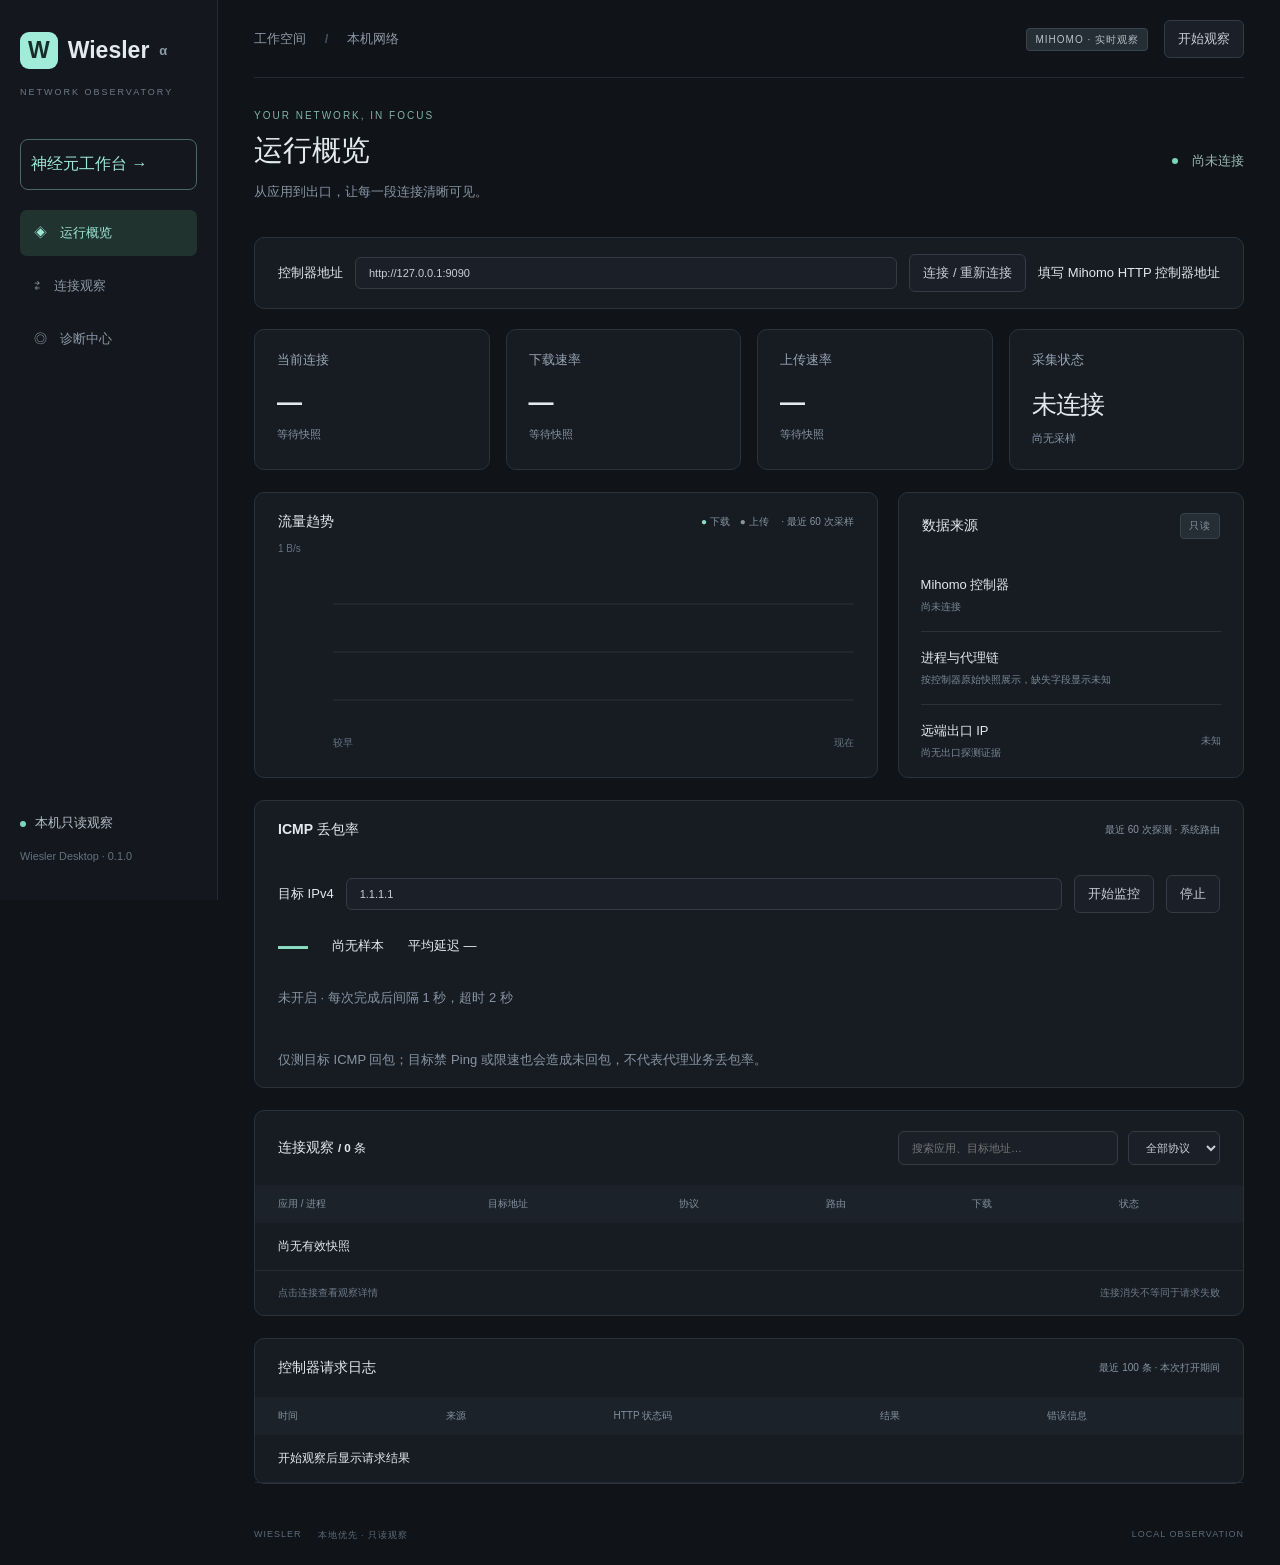
==== desktop/ui/index.html @ 8d409723 "Integrate live monitoring studio across desktop and Android" ====
<!doctype html><html lang="zh-CN"><head><meta charset="UTF-8"><meta name="viewport" content="width=device-width,initial-scale=1"><title>Wiesler</title><link rel="stylesheet" href="style.css"><link rel="stylesheet" href="window-chrome.css"></head><body>
<aside><div class="brand"><span class="logo">W</span> Wiesler<span class="version">α</span></div><div class="caption">NETWORK OBSERVATORY</div><a class="studio-entry" href="studio.html">神经元工作台 →</a><nav><button class="active" data-page="overview">◈　运行概览</button><button data-page="connections">⇄　连接观察</button><button data-page="diagnostics">◎　诊断中心</button></nav><div class="sidebar-bottom"><span class="dot"></span> 本机只读观察<br><small>Wiesler Desktop · 0.1.0</small></div></aside>
<main><header><span>工作空间 <b>/</b> 本机网络</span><div><span class="badge">MIHOMO · 实时观察</span><button id="pause">开始观察</button></div></header><section class="heading"><div><div class="eyebrow">YOUR NETWORK, IN FOCUS</div><h1 id="title">运行概览</h1><p id="subtitle">从应用到出口，让每一段连接清晰可见。</p></div><span class="live"><i class="dot"></i><span id="live-label">尚未连接</span></span></section>
<form id="connect-form" class="panel settings"><label for="controller">控制器地址</label><input id="controller" value="http://127.0.0.1:9090" required spellcheck="false"><button type="submit">连接 / 重新连接</button><span id="source-status" role="status">填写 Mihomo HTTP 控制器地址</span></form>
<section id="metrics" class="metrics"><article><label>当前连接</label><h2 id="active">—</h2><p id="processes">等待快照</p></article><article><label>下载速率</label><h2 id="rate">—</h2><p id="download-total">等待快照</p></article><article><label>上传速率</label><h2 id="upload-rate">—</h2><p id="upload-total">等待快照</p></article><article><label>采集状态</label><h2 id="health">未连接</h2><p id="sample-time">尚无采样</p></article></section>
<section id="overview" class="split"><article class="panel"><div class="panel-head"><h3>流量趋势</h3><span><em>●</em> 下载　<span class="purple">●</span> 上传　 · 最近 60 次采样</span></div><div class="chart"><div class="axis" id="axis">等待采样</div><svg viewBox="0 0 800 170" preserveAspectRatio="none" aria-label="上传下载流量趋势" role="img"><defs><linearGradient id="fade" x1="0" y1="0" x2="0" y2="1"><stop offset="0%" stop-color="#64dcc2" stop-opacity=".25"/><stop offset="100%" stop-color="#64dcc2" stop-opacity="0"/></linearGradient></defs><path id="area" fill="url(#fade)"/><path id="download" fill="none" stroke="#64dcc2" stroke-width="2.5"/><path id="upload" fill="none" stroke="#9f93e8" stroke-width="2"/></svg></div><div class="times"><span>较早</span><span></span><span></span><span>现在</span></div></article><article class="panel route"><div class="panel-head"><h3>数据来源</h3><span class="badge">只读</span></div><div class="route-item"><div>Mihomo 控制器<small id="route-controller">尚未连接</small></div></div><div class="route-item"><div>进程与代理链<small>按控制器原始快照展示，缺失字段显示未知</small></div></div><div class="route-item"><div>远端出口 IP<small>尚无出口探测证据</small></div><span class="muted">未知</span></div></article></section>
<section class="panel packet-loss" aria-labelledby="loss-title"><div class="panel-head"><h3 id="loss-title">ICMP 丢包率</h3><span>最近 60 次探测 · 系统路由</span></div><form id="loss-form" class="settings"><label for="loss-target">目标 IPv4</label><input id="loss-target" value="1.1.1.1" required spellcheck="false"><button id="loss-start" type="submit">开始监控</button><button id="loss-stop" type="button" disabled>停止</button></form><div class="loss-values"><strong id="loss-rate">—</strong><span id="loss-counts">尚无样本</span><span id="loss-rtt">平均延迟 —</span></div><p id="loss-status" class="settings" role="status">未开启 · 每次完成后间隔 1 秒，超时 2 秒</p><p class="settings">仅测目标 ICMP 回包；目标禁 Ping 或限速也会造成未回包，不代表代理业务丢包率。</p></section>
<section id="connection-panel" class="panel"><div class="panel-head"><h3>连接观察 <small id="count"></small></h3><div class="filters"><input id="search" aria-label="搜索连接" placeholder="搜索应用、目标地址…"><select id="protocol" aria-label="筛选协议"><option value="">全部协议</option><option>TCP</option><option>UDP</option></select></div></div><div class="table-wrap"><table><thead><tr><th>应用 / 进程</th><th>目标地址</th><th>协议</th><th>路由</th><th>下载</th><th>状态</th></tr></thead><tbody id="rows"></tbody></table></div><div class="table-footer">点击连接查看观察详情<span>连接消失不等同于请求失败</span></div></section>
<section class="panel request-log"><div class="panel-head"><h3>控制器请求日志</h3><span>最近 100 条 · 本次打开期间</span></div><div class="table-wrap"><table><thead><tr><th>时间</th><th>来源</th><th>HTTP 状态码</th><th>结果</th><th>错误信息</th></tr></thead><tbody id="request-log-rows"><tr><td colspan="5">开始观察后显示请求结果</td></tr></tbody></table></div></section>
<section id="diagnostics" class="panel" hidden><div class="panel-head"><h3>历史会话诊断</h3><span>读取 CLI 已保存的证据</span></div><form id="database-form" class="settings"><label for="database">SQLite 路径</label><input id="database" placeholder="C:\path\to\wiesler.sqlite3" required><button type="submit">读取会话</button></form><div class="settings"><label for="session">会话</label><select id="session" disabled><option value="">请先读取数据库</option></select><button id="diagnose" disabled>生成诊断</button></div><p id="db-status" class="settings" role="status">选择已有数据库，不会修改原始证据。</p><pre id="report" class="report"></pre></section><footer>WIESLER <span>本地优先 · 只读观察</span><span>LOCAL OBSERVATION</span></footer></main>
<dialog id="detail"><button id="close" aria-label="关闭详情">×</button><div class="eyebrow">CONNECTION DETAIL</div><h2 id="detail-title"></h2><div id="detail-body"></div><p class="muted">详情来自所选连接的最近一次快照。</p></dialog><script src="window-chrome.js"></script><script src="monitor-tools.js"></script><script src="app.js"></script></body></html>
---- desktop/ui/style.css ----
:root{font-family:Inter,"Segoe UI","Microsoft YaHei",sans-serif;color:#e4e9ed;background:#101318;font-synthesis:none}*{box-sizing:border-box}body{margin:0;font-size:13px}button,input,select{font:inherit}button{cursor:pointer}aside{position:fixed;width:218px;height:100vh;background:#14181e;border-right:1px solid #262b32;padding:32px 20px}.brand{font-size:23px;font-weight:650;display:flex;align-items:center;gap:10px}.logo{background:#a0ecd9;color:#172d28;border-radius:9px;padding:5px 8px;font-weight:800}.version{font-size:13px;color:#8e99a6}.caption{font-size:9px;letter-spacing:2px;color:#6d7988;margin:18px 0 42px}nav button{display:block;width:100%;text-align:left;border:0;color:#8c98a7;background:none;padding:14px;border-radius:7px;margin:7px 0}nav button.active{background:#21332f;color:#9de9d5}.sidebar-bottom{position:absolute;bottom:28px;color:#b3bfc9;line-height:2.5}.sidebar-bottom small{color:#647181}main{margin-left:218px;padding:0 36px;max-width:1800px}header{height:78px;display:flex;align-items:center;justify-content:space-between;border-bottom:1px solid #262b32;color:#8e99a6}header b{padding:0 15px;color:#46505d}header button{margin-left:16px}button,select,input{border:1px solid #343b45;background:#1b2028;color:#c6ced6;border-radius:6px;padding:9px 13px}button:hover{background:#29323d}button:focus-visible,input:focus-visible,select:focus-visible{outline:2px solid #8de5cf;outline-offset:3px}.badge{font-size:10px;color:#b4c2cc;background:#252d35;border:1px solid #39434d;border-radius:4px;padding:5px 8px;letter-spacing:1px}.heading{display:flex;align-items:center;justify-content:space-between;padding:32px 0 26px}.eyebrow{font-size:10px;letter-spacing:2px;color:#80b5a8}h1{font-size:29px;margin:10px 0}p{color:#8794a3;line-height:1.7;margin:8px 0}.live{display:flex;gap:9px;align-items:center;color:#9bb9b0}.dot{display:inline-block;width:6px;height:6px;background:#7cd5b8;border-radius:50%;margin-right:5px}.metrics{display:grid;grid-template-columns:repeat(4,1fr);gap:16px;margin-bottom:22px}.metrics article,.panel{background:#171c23;border:1px solid #2b323b;border-radius:10px}.metrics article{padding:21px 22px}.metrics label{color:#98a5b4;display:flex;justify-content:space-between}.metrics label span{color:#657382}.metrics h2{font-size:31px;font-weight:550;letter-spacing:-1px;margin:19px 0 8px}h2 small{font-size:12px;color:#7a8998;font-weight:400;letter-spacing:0}.metrics p{font-size:11px;margin:0}.green,em{color:#8bddc2}.amber{color:#dfb276}.purple{color:#a99ae8}.muted{color:#778594}.split{display:grid;grid-template-columns:1.8fr 1fr;gap:20px;margin-bottom:22px}.panel-head{display:flex;align-items:center;justify-content:space-between;padding:20px 23px;gap:12px}.panel-head h3{font-size:14px;font-weight:550;margin:0}.panel-head span{font-size:10px;color:#8694a2}.panel-head em{font-style:normal}.chart{display:flex;height:170px;padding:6px 23px 0}.axis{font-size:10px;color:#637180;line-height:48px;width:55px;flex-shrink:0;margin-top:-16px}.chart svg{width:100%;height:100%;background:repeating-linear-gradient(to bottom,transparent 0,transparent 46px,#2a3039 47px,transparent 48px)}.times{display:flex;justify-content:space-between;margin:15px 23px 20px 78px;font-size:10px;color:#657382}.route-item{display:flex;align-items:center;gap:13px;margin:0 22px;padding:17px 0;border-bottom:1px solid #29313a}.route-item:last-child{border:0}.route-item i{font-style:normal;font-size:10px;color:#83baaa;background:#24352f;padding:8px;border-radius:50%}.route-item small{display:block;font-size:10px;color:#798795;margin-top:6px}.route-item>span{margin-left:auto;font-size:10px}.filters{display:flex;gap:10px}input{width:220px;font-size:11px}select{font-size:11px}.table-wrap{overflow:auto}table{border-collapse:collapse;width:100%;white-space:nowrap}th{text-align:left;background:#1c222a;font-size:10px;color:#80909f;font-weight:500;padding:12px 23px}td{padding:15px 23px;border-bottom:1px solid #252c35;font-size:11px}td:first-child{font-size:12px}td small{display:block;font-size:10px;color:#6e7c8a;margin-top:5px}.connection{border:0;background:none;padding:0;text-align:left;color:#d8e1e7}.connection:hover{background:none;color:#8bddc2}.protocol{font-size:9px;border:1px solid #3a454f;border-radius:4px;padding:3px 6px;color:#9eacba}.table-footer{display:flex;justify-content:space-between;padding:15px 23px;font-size:10px;color:#6d7a89}footer{display:flex;gap:16px;padding:23px 0;font-size:9px;letter-spacing:1px;color:#5d6b78}footer span:last-child{margin-left:auto}.event{display:flex;align-items:center;gap:20px;padding:25px;border-top:1px solid #2b323b}.event h3{font-size:14px}.event>span:last-child{margin-left:auto;color:#71808e}dialog{background:#1b222b;color:#e4e9ed;border:1px solid #455361;border-radius:14px;width:460px;padding:32px}dialog::backdrop{background:#060b12bb}dialog #close{float:right;font-size:20px;padding:0 9px}dialog dl{display:grid;grid-template-columns:100px 1fr;gap:16px;margin:28px 0}dialog dt{color:#8494a5}dialog dd{margin:0;overflow-wrap:anywhere}[hidden]{display:none!important}@media(max-width:1100px){aside{width:180px;padding:25px 14px}main{margin-left:180px;padding:0 23px}.metrics article{padding:18px 14px}.split{grid-template-columns:1.4fr 1fr}td,th{padding:13px 15px}}@media(max-width:800px){aside{width:150px}main{margin-left:150px;padding:0 16px}.metrics{grid-template-columns:repeat(2,1fr)}.split{grid-template-columns:1fr}.filters{flex-wrap:wrap}input{width:160px}.panel-head{flex-wrap:wrap}header .badge{display:none}}
.settings{display:flex;align-items:center;gap:12px;flex-wrap:wrap;padding:16px 23px;margin-bottom:20px}.settings input{flex:1;min-width:240px}.settings select{max-width:100%}.report{white-space:pre-wrap;overflow-wrap:anywhere;line-height:1.8;padding:0 23px 23px;font:12px/1.8 Consolas,"Microsoft YaHei",monospace}.axis{overflow-wrap:anywhere;line-height:1.5;padding-right:8px}.metrics h2{font-size:25px}

.request-log{margin:22px 0}.request-log .table-wrap{max-height:300px}.http-error{color:#ff9e9e}

.packet-loss{margin-bottom:22px}.loss-values{display:flex;align-items:center;gap:24px;flex-wrap:wrap;padding:0 23px}.loss-values strong{font-size:30px;color:#8bddc2}.packet-loss .settings{margin-bottom:0}
.studio-entry{display:block;color:#9de9d5;border:1px solid #486a60;border-radius:8px;padding:14px 10px;margin-bottom:20px;text-decoration:none;font-size:16px}
---- desktop/ui/window-chrome.css ----
.native-window .window-drag-header{-webkit-user-select:none;user-select:none;position:sticky;top:0;z-index:20}
.native-window .topbar{height:60px;padding-right:0;gap:24px}
.native-window .topbar .mark{width:32px;height:32px;font-size:21px}
.native-window .topbar .brand{font-size:22px}
.native-window .source-switch{padding:2px}
.native-window .source-switch button{min-height:38px;padding:7px 14px}
.native-window .window-controls{display:flex;align-self:stretch;flex-shrink:0;gap:0;margin-left:0}
.native-window .window-controls button{display:grid;place-items:center;min-width:48px;width:48px;min-height:44px;height:100%;padding:0;margin:0;border:0;border-radius:0;background:transparent;color:#d8e3f0;cursor:default}
.native-window .window-controls button:hover{background:#ffffff16}
.native-window .window-controls button:active{background:#ffffff26}
.native-window .window-controls #window-close:hover{background:#c42b1c;color:white}
.native-window .window-controls #window-close:active{background:#a82418}
.native-window .window-controls svg{width:16px;height:16px;fill:none;stroke:currentColor;stroke-width:1;pointer-events:none}
.native-window .window-controls button:focus-visible{outline:2px solid #7ce6cd;outline-offset:-4px}
.native-window .window-action-status{position:absolute;right:160px;top:100%;padding:10px 16px;background:#472b2b;color:#fff;border:1px solid #b96868;border-radius:6px;font-size:16px}
.native-window header:not(.topbar){background:#101318;gap:16px}
.native-window header:not(.topbar)>div:not(.window-controls){margin-left:auto}
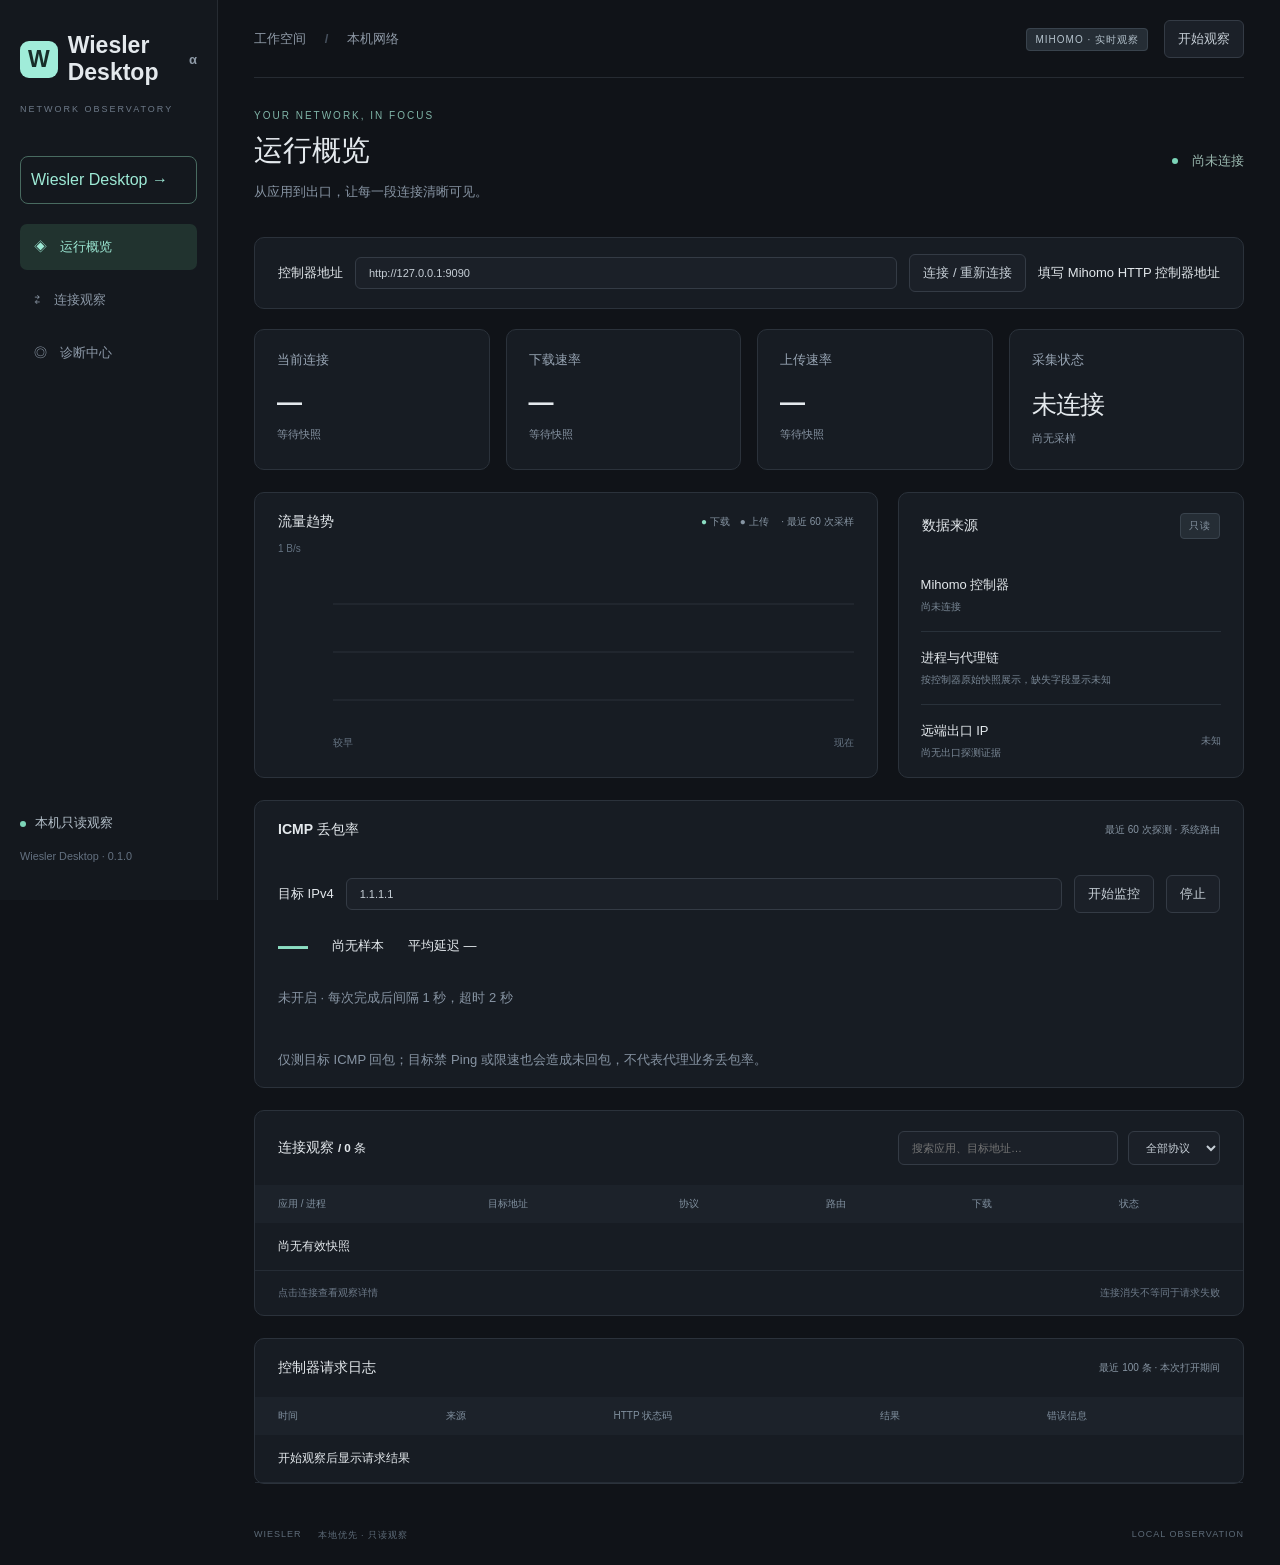
==== commit f83d48b8: "Complete desktop connection graph and egress monitoring" ====
--- a/desktop/ui/index.html
+++ b/desktop/ui/index.html
@@ -1,5 +1,5 @@
-<!doctype html><html lang="zh-CN"><head><meta charset="UTF-8"><meta name="viewport" content="width=device-width,initial-scale=1"><title>Wiesler</title><link rel="stylesheet" href="style.css"><link rel="stylesheet" href="window-chrome.css"></head><body>
-<aside><div class="brand"><span class="logo">W</span> Wiesler<span class="version">α</span></div><div class="caption">NETWORK OBSERVATORY</div><a class="studio-entry" href="studio.html">神经元工作台 →</a><nav><button class="active" data-page="overview">◈　运行概览</button><button data-page="connections">⇄　连接观察</button><button data-page="diagnostics">◎　诊断中心</button></nav><div class="sidebar-bottom"><span class="dot"></span> 本机只读观察<br><small>Wiesler Desktop · 0.1.0</small></div></aside>
+<!doctype html><html lang="zh-CN"><head><meta charset="UTF-8"><meta name="viewport" content="width=device-width,initial-scale=1"><title>Wiesler Desktop</title><link rel="stylesheet" href="style.css"><link rel="stylesheet" href="window-chrome.css"></head><body>
+<aside><div class="brand"><span class="logo">W</span> Wiesler Desktop<span class="version">α</span></div><div class="caption">NETWORK OBSERVATORY</div><a class="studio-entry" href="studio.html">Wiesler Desktop →</a><nav><button class="active" data-page="overview">◈　运行概览</button><button data-page="connections">⇄　连接观察</button><button data-page="diagnostics">◎　诊断中心</button></nav><div class="sidebar-bottom"><span class="dot"></span> 本机只读观察<br><small>Wiesler Desktop · 0.1.0</small></div></aside>
 <main><header><span>工作空间 <b>/</b> 本机网络</span><div><span class="badge">MIHOMO · 实时观察</span><button id="pause">开始观察</button></div></header><section class="heading"><div><div class="eyebrow">YOUR NETWORK, IN FOCUS</div><h1 id="title">运行概览</h1><p id="subtitle">从应用到出口，让每一段连接清晰可见。</p></div><span class="live"><i class="dot"></i><span id="live-label">尚未连接</span></span></section>
 <form id="connect-form" class="panel settings"><label for="controller">控制器地址</label><input id="controller" value="http://127.0.0.1:9090" required spellcheck="false"><button type="submit">连接 / 重新连接</button><span id="source-status" role="status">填写 Mihomo HTTP 控制器地址</span></form>
 <section id="metrics" class="metrics"><article><label>当前连接</label><h2 id="active">—</h2><p id="processes">等待快照</p></article><article><label>下载速率</label><h2 id="rate">—</h2><p id="download-total">等待快照</p></article><article><label>上传速率</label><h2 id="upload-rate">—</h2><p id="upload-total">等待快照</p></article><article><label>采集状态</label><h2 id="health">未连接</h2><p id="sample-time">尚无采样</p></article></section>
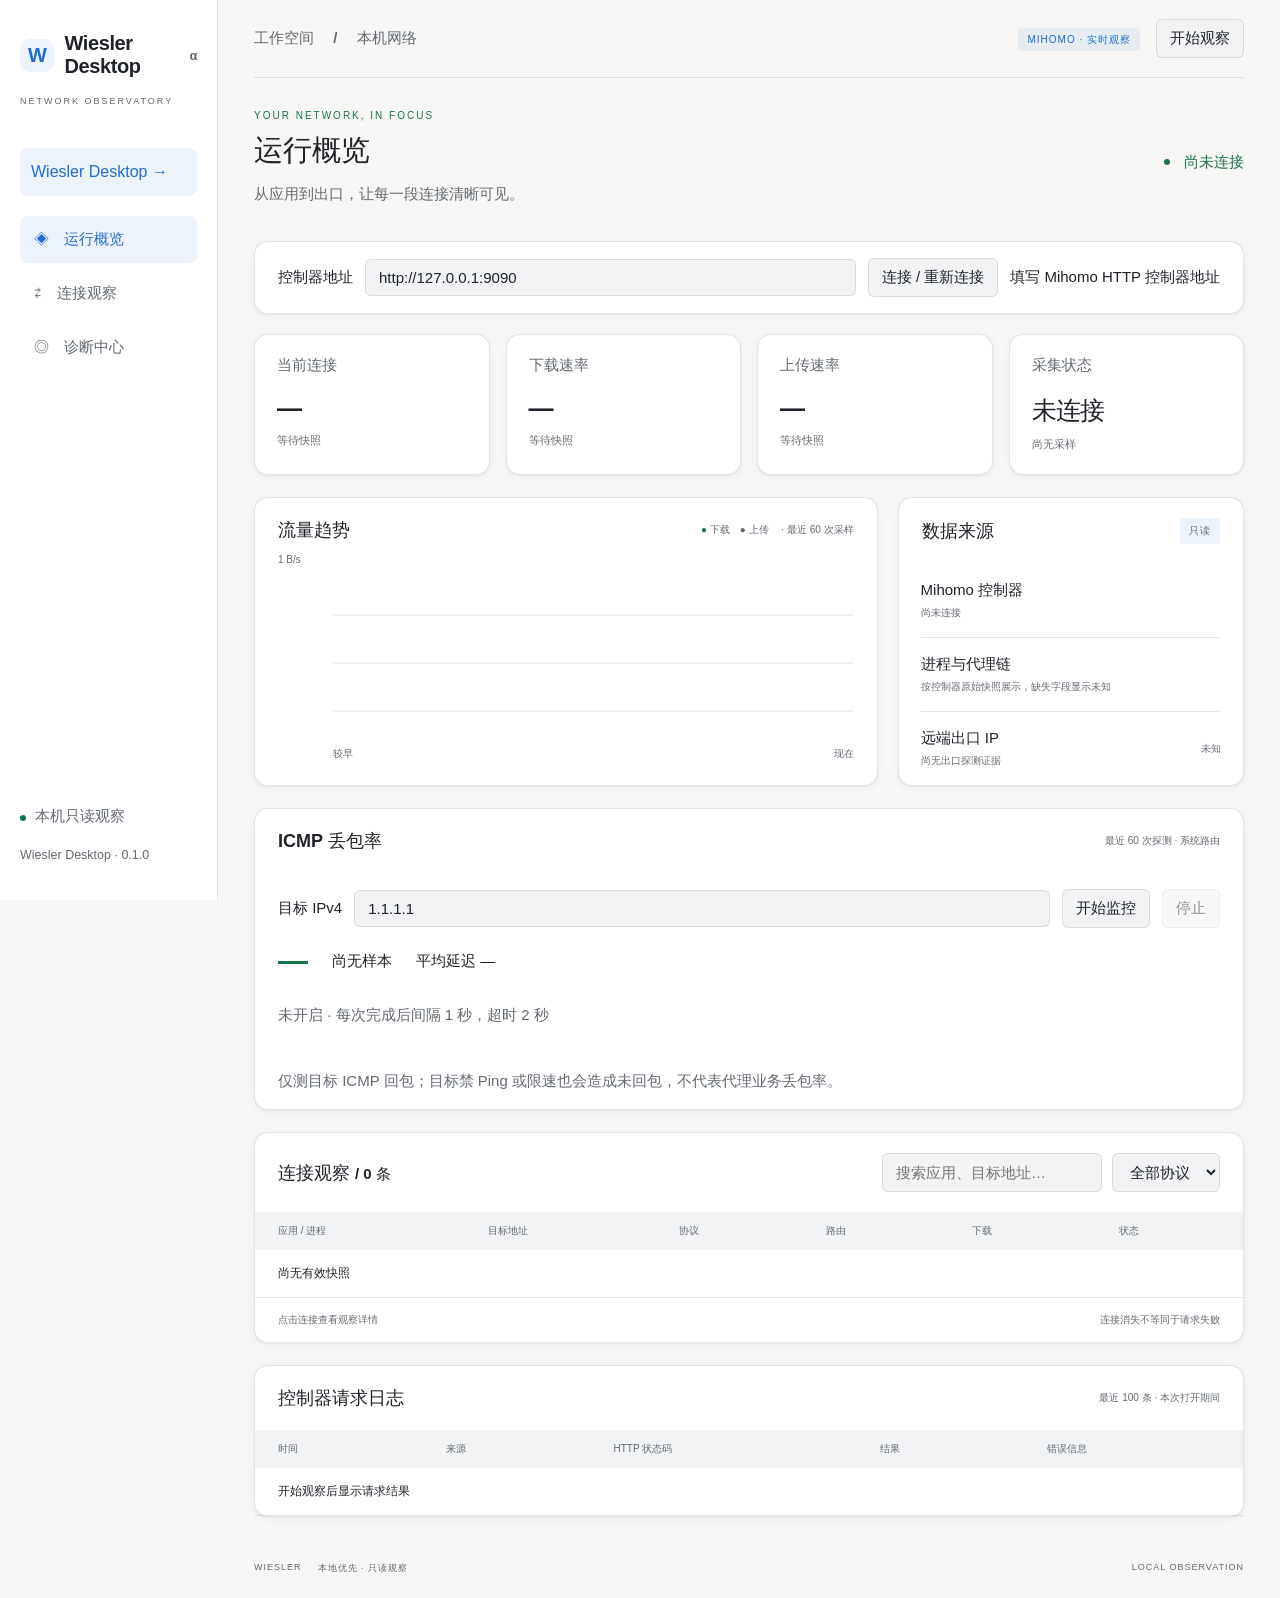
==== commit 04e9c892: "Unify desktop UI with Papyrus and remove demo mode" ====
--- a/desktop/ui/index.html
+++ b/desktop/ui/index.html
@@ -1,4 +1,4 @@
-<!doctype html><html lang="zh-CN"><head><meta charset="UTF-8"><meta name="viewport" content="width=device-width,initial-scale=1"><title>Wiesler Desktop</title><link rel="stylesheet" href="style.css"><link rel="stylesheet" href="window-chrome.css"></head><body>
+<!doctype html><html lang="zh-CN"><head><meta charset="UTF-8"><meta name="viewport" content="width=device-width,initial-scale=1"><title>Wiesler Desktop</title><link rel="stylesheet" href="style.css"><link rel="stylesheet" href="window-chrome.css"><link rel="stylesheet" href="theme.css"></head><body>
 <aside><div class="brand"><span class="logo">W</span> Wiesler Desktop<span class="version">α</span></div><div class="caption">NETWORK OBSERVATORY</div><a class="studio-entry" href="studio.html">Wiesler Desktop →</a><nav><button class="active" data-page="overview">◈　运行概览</button><button data-page="connections">⇄　连接观察</button><button data-page="diagnostics">◎　诊断中心</button></nav><div class="sidebar-bottom"><span class="dot"></span> 本机只读观察<br><small>Wiesler Desktop · 0.1.0</small></div></aside>
 <main><header><span>工作空间 <b>/</b> 本机网络</span><div><span class="badge">MIHOMO · 实时观察</span><button id="pause">开始观察</button></div></header><section class="heading"><div><div class="eyebrow">YOUR NETWORK, IN FOCUS</div><h1 id="title">运行概览</h1><p id="subtitle">从应用到出口，让每一段连接清晰可见。</p></div><span class="live"><i class="dot"></i><span id="live-label">尚未连接</span></span></section>
 <form id="connect-form" class="panel settings"><label for="controller">控制器地址</label><input id="controller" value="http://127.0.0.1:9090" required spellcheck="false"><button type="submit">连接 / 重新连接</button><span id="source-status" role="status">填写 Mihomo HTTP 控制器地址</span></form>
--- a/desktop/ui/style.css
+++ b/desktop/ui/style.css
@@ -1,7 +1,7 @@
-:root{font-family:Inter,"Segoe UI","Microsoft YaHei",sans-serif;color:#e4e9ed;background:#101318;font-synthesis:none}*{box-sizing:border-box}body{margin:0;font-size:13px}button,input,select{font:inherit}button{cursor:pointer}aside{position:fixed;width:218px;height:100vh;background:#14181e;border-right:1px solid #262b32;padding:32px 20px}.brand{font-size:23px;font-weight:650;display:flex;align-items:center;gap:10px}.logo{background:#a0ecd9;color:#172d28;border-radius:9px;padding:5px 8px;font-weight:800}.version{font-size:13px;color:#8e99a6}.caption{font-size:9px;letter-spacing:2px;color:#6d7988;margin:18px 0 42px}nav button{display:block;width:100%;text-align:left;border:0;color:#8c98a7;background:none;padding:14px;border-radius:7px;margin:7px 0}nav button.active{background:#21332f;color:#9de9d5}.sidebar-bottom{position:absolute;bottom:28px;color:#b3bfc9;line-height:2.5}.sidebar-bottom small{color:#647181}main{margin-left:218px;padding:0 36px;max-width:1800px}header{height:78px;display:flex;align-items:center;justify-content:space-between;border-bottom:1px solid #262b32;color:#8e99a6}header b{padding:0 15px;color:#46505d}header button{margin-left:16px}button,select,input{border:1px solid #343b45;background:#1b2028;color:#c6ced6;border-radius:6px;padding:9px 13px}button:hover{background:#29323d}button:focus-visible,input:focus-visible,select:focus-visible{outline:2px solid #8de5cf;outline-offset:3px}.badge{font-size:10px;color:#b4c2cc;background:#252d35;border:1px solid #39434d;border-radius:4px;padding:5px 8px;letter-spacing:1px}.heading{display:flex;align-items:center;justify-content:space-between;padding:32px 0 26px}.eyebrow{font-size:10px;letter-spacing:2px;color:#80b5a8}h1{font-size:29px;margin:10px 0}p{color:#8794a3;line-height:1.7;margin:8px 0}.live{display:flex;gap:9px;align-items:center;color:#9bb9b0}.dot{display:inline-block;width:6px;height:6px;background:#7cd5b8;border-radius:50%;margin-right:5px}.metrics{display:grid;grid-template-columns:repeat(4,1fr);gap:16px;margin-bottom:22px}.metrics article,.panel{background:#171c23;border:1px solid #2b323b;border-radius:10px}.metrics article{padding:21px 22px}.metrics label{color:#98a5b4;display:flex;justify-content:space-between}.metrics label span{color:#657382}.metrics h2{font-size:31px;font-weight:550;letter-spacing:-1px;margin:19px 0 8px}h2 small{font-size:12px;color:#7a8998;font-weight:400;letter-spacing:0}.metrics p{font-size:11px;margin:0}.green,em{color:#8bddc2}.amber{color:#dfb276}.purple{color:#a99ae8}.muted{color:#778594}.split{display:grid;grid-template-columns:1.8fr 1fr;gap:20px;margin-bottom:22px}.panel-head{display:flex;align-items:center;justify-content:space-between;padding:20px 23px;gap:12px}.panel-head h3{font-size:14px;font-weight:550;margin:0}.panel-head span{font-size:10px;color:#8694a2}.panel-head em{font-style:normal}.chart{display:flex;height:170px;padding:6px 23px 0}.axis{font-size:10px;color:#637180;line-height:48px;width:55px;flex-shrink:0;margin-top:-16px}.chart svg{width:100%;height:100%;background:repeating-linear-gradient(to bottom,transparent 0,transparent 46px,#2a3039 47px,transparent 48px)}.times{display:flex;justify-content:space-between;margin:15px 23px 20px 78px;font-size:10px;color:#657382}.route-item{display:flex;align-items:center;gap:13px;margin:0 22px;padding:17px 0;border-bottom:1px solid #29313a}.route-item:last-child{border:0}.route-item i{font-style:normal;font-size:10px;color:#83baaa;background:#24352f;padding:8px;border-radius:50%}.route-item small{display:block;font-size:10px;color:#798795;margin-top:6px}.route-item>span{margin-left:auto;font-size:10px}.filters{display:flex;gap:10px}input{width:220px;font-size:11px}select{font-size:11px}.table-wrap{overflow:auto}table{border-collapse:collapse;width:100%;white-space:nowrap}th{text-align:left;background:#1c222a;font-size:10px;color:#80909f;font-weight:500;padding:12px 23px}td{padding:15px 23px;border-bottom:1px solid #252c35;font-size:11px}td:first-child{font-size:12px}td small{display:block;font-size:10px;color:#6e7c8a;margin-top:5px}.connection{border:0;background:none;padding:0;text-align:left;color:#d8e1e7}.connection:hover{background:none;color:#8bddc2}.protocol{font-size:9px;border:1px solid #3a454f;border-radius:4px;padding:3px 6px;color:#9eacba}.table-footer{display:flex;justify-content:space-between;padding:15px 23px;font-size:10px;color:#6d7a89}footer{display:flex;gap:16px;padding:23px 0;font-size:9px;letter-spacing:1px;color:#5d6b78}footer span:last-child{margin-left:auto}.event{display:flex;align-items:center;gap:20px;padding:25px;border-top:1px solid #2b323b}.event h3{font-size:14px}.event>span:last-child{margin-left:auto;color:#71808e}dialog{background:#1b222b;color:#e4e9ed;border:1px solid #455361;border-radius:14px;width:460px;padding:32px}dialog::backdrop{background:#060b12bb}dialog #close{float:right;font-size:20px;padding:0 9px}dialog dl{display:grid;grid-template-columns:100px 1fr;gap:16px;margin:28px 0}dialog dt{color:#8494a5}dialog dd{margin:0;overflow-wrap:anywhere}[hidden]{display:none!important}@media(max-width:1100px){aside{width:180px;padding:25px 14px}main{margin-left:180px;padding:0 23px}.metrics article{padding:18px 14px}.split{grid-template-columns:1.4fr 1fr}td,th{padding:13px 15px}}@media(max-width:800px){aside{width:150px}main{margin-left:150px;padding:0 16px}.metrics{grid-template-columns:repeat(2,1fr)}.split{grid-template-columns:1fr}.filters{flex-wrap:wrap}input{width:160px}.panel-head{flex-wrap:wrap}header .badge{display:none}}
+*{box-sizing:border-box}body{margin:0;font-size:13px}button,input,select{font:inherit}button{cursor:pointer}aside{position:fixed;width:218px;height:100vh;background:var(--surface);border-right:1px solid var(--line);padding:32px 20px}.brand{font-size:23px;font-weight:650;display:flex;align-items:center;gap:10px}.logo{background:var(--primary);color:var(--primary);border-radius:9px;padding:5px 8px;font-weight:800}.version{font-size:13px;color:var(--muted)}.caption{font-size:9px;letter-spacing:2px;color:var(--muted);margin:18px 0 42px}nav button{display:block;width:100%;text-align:left;border:0;color:var(--muted);background:none;padding:14px;border-radius:7px;margin:7px 0}nav button.active{background:var(--selected);color:var(--primary)}.sidebar-bottom{position:absolute;bottom:28px;color:var(--muted);line-height:2.5}.sidebar-bottom small{color:var(--muted)}main{margin-left:218px;padding:0 36px;max-width:1800px}header{height:78px;display:flex;align-items:center;justify-content:space-between;border-bottom:1px solid var(--line);color:var(--muted)}header b{padding:0 15px;color:var(--muted)}header button{margin-left:16px}button,select,input{border:1px solid var(--line);background:var(--surface-raised);color:var(--text);border-radius:6px;padding:9px 13px}button:hover{background:var(--hover)}button:focus-visible,input:focus-visible,select:focus-visible{outline:2px solid var(--primary);outline-offset:3px}.badge{font-size:10px;color:var(--muted);background:var(--surface-raised);border:1px solid var(--line);border-radius:4px;padding:5px 8px;letter-spacing:1px}.heading{display:flex;align-items:center;justify-content:space-between;padding:32px 0 26px}.eyebrow{font-size:10px;letter-spacing:2px;color:var(--mint)}h1{font-size:29px;margin:10px 0}p{color:var(--muted);line-height:1.7;margin:8px 0}.live{display:flex;gap:9px;align-items:center;color:var(--mint)}.dot{display:inline-block;width:6px;height:6px;background:var(--mint);border-radius:50%;margin-right:5px}.metrics{display:grid;grid-template-columns:repeat(4,1fr);gap:16px;margin-bottom:22px}.metrics article,.panel{background:var(--surface);border:1px solid var(--line);border-radius:10px}.metrics article{padding:21px 22px}.metrics label{color:var(--muted);display:flex;justify-content:space-between}.metrics label span{color:var(--muted)}.metrics h2{font-size:31px;font-weight:550;letter-spacing:-1px;margin:19px 0 8px}h2 small{font-size:12px;color:var(--muted);font-weight:400;letter-spacing:0}.metrics p{font-size:11px;margin:0}.green,em{color:var(--mint)}.amber{color:var(--amber)}.purple{color:var(--blue)}.muted{color:var(--muted)}.split{display:grid;grid-template-columns:1.8fr 1fr;gap:20px;margin-bottom:22px}.panel-head{display:flex;align-items:center;justify-content:space-between;padding:20px 23px;gap:12px}.panel-head h3{font-size:14px;font-weight:550;margin:0}.panel-head span{font-size:10px;color:var(--muted)}.panel-head em{font-style:normal}.chart{display:flex;height:170px;padding:6px 23px 0}.axis{font-size:10px;color:var(--muted);line-height:48px;width:55px;flex-shrink:0;margin-top:-16px}.chart svg{width:100%;height:100%;background:repeating-linear-gradient(to bottom,transparent 0,transparent 46px,var(--line) 47px,transparent 48px)}.times{display:flex;justify-content:space-between;margin:15px 23px 20px 78px;font-size:10px;color:var(--muted)}.route-item{display:flex;align-items:center;gap:13px;margin:0 22px;padding:17px 0;border-bottom:1px solid var(--line)}.route-item:last-child{border:0}.route-item i{font-style:normal;font-size:10px;color:var(--mint);background:var(--selected);padding:8px;border-radius:50%}.route-item small{display:block;font-size:10px;color:var(--muted);margin-top:6px}.route-item>span{margin-left:auto;font-size:10px}.filters{display:flex;gap:10px}input{width:220px;font-size:11px}select{font-size:11px}.table-wrap{overflow:auto}table{border-collapse:collapse;width:100%;white-space:nowrap}th{text-align:left;background:var(--surface-raised);font-size:10px;color:var(--muted);font-weight:500;padding:12px 23px}td{padding:15px 23px;border-bottom:1px solid var(--line);font-size:11px}td:first-child{font-size:12px}td small{display:block;font-size:10px;color:var(--muted);margin-top:5px}.connection{border:0;background:none;padding:0;text-align:left;color:var(--text)}.connection:hover{background:none;color:var(--mint)}.protocol{font-size:9px;border:1px solid var(--line);border-radius:4px;padding:3px 6px;color:var(--muted)}.table-footer{display:flex;justify-content:space-between;padding:15px 23px;font-size:10px;color:var(--muted)}footer{display:flex;gap:16px;padding:23px 0;font-size:9px;letter-spacing:1px;color:var(--muted)}footer span:last-child{margin-left:auto}.event{display:flex;align-items:center;gap:20px;padding:25px;border-top:1px solid var(--line)}.event h3{font-size:14px}.event>span:last-child{margin-left:auto;color:var(--muted)}dialog{background:var(--surface);color:var(--text);border:1px solid var(--line);border-radius:14px;width:460px;padding:32px}dialog::backdrop{background:var(--mask)}dialog #close{float:right;font-size:20px;padding:0 9px}dialog dl{display:grid;grid-template-columns:100px 1fr;gap:16px;margin:28px 0}dialog dt{color:var(--muted)}dialog dd{margin:0;overflow-wrap:anywhere}[hidden]{display:none!important}@media(max-width:1100px){aside{width:180px;padding:25px 14px}main{margin-left:180px;padding:0 23px}.metrics article{padding:18px 14px}.split{grid-template-columns:1.4fr 1fr}td,th{padding:13px 15px}}@media(max-width:800px){aside{width:150px}main{margin-left:150px;padding:0 16px}.metrics{grid-template-columns:repeat(2,1fr)}.split{grid-template-columns:1fr}.filters{flex-wrap:wrap}input{width:160px}.panel-head{flex-wrap:wrap}header .badge{display:none}}
 .settings{display:flex;align-items:center;gap:12px;flex-wrap:wrap;padding:16px 23px;margin-bottom:20px}.settings input{flex:1;min-width:240px}.settings select{max-width:100%}.report{white-space:pre-wrap;overflow-wrap:anywhere;line-height:1.8;padding:0 23px 23px;font:12px/1.8 Consolas,"Microsoft YaHei",monospace}.axis{overflow-wrap:anywhere;line-height:1.5;padding-right:8px}.metrics h2{font-size:25px}
 
-.request-log{margin:22px 0}.request-log .table-wrap{max-height:300px}.http-error{color:#ff9e9e}
+.request-log{margin:22px 0}.request-log .table-wrap{max-height:300px}.http-error{color:var(--danger)}
 
-.packet-loss{margin-bottom:22px}.loss-values{display:flex;align-items:center;gap:24px;flex-wrap:wrap;padding:0 23px}.loss-values strong{font-size:30px;color:#8bddc2}.packet-loss .settings{margin-bottom:0}
-.studio-entry{display:block;color:#9de9d5;border:1px solid #486a60;border-radius:8px;padding:14px 10px;margin-bottom:20px;text-decoration:none;font-size:16px}
+.packet-loss{margin-bottom:22px}.loss-values{display:flex;align-items:center;gap:24px;flex-wrap:wrap;padding:0 23px}.loss-values strong{font-size:30px;color:var(--mint)}.packet-loss .settings{margin-bottom:0}
+.studio-entry{display:block;color:var(--primary);border:1px solid var(--primary);border-radius:8px;padding:14px 10px;margin-bottom:20px;text-decoration:none;font-size:16px}
--- a/desktop/ui/window-chrome.css
+++ b/desktop/ui/window-chrome.css
@@ -2,9 +2,7 @@
 .native-window .topbar{height:60px;padding-right:0;gap:24px}
 .native-window .topbar .mark{width:32px;height:32px;font-size:21px}
 .native-window .topbar .brand{font-size:22px}
-.native-window .source-switch{padding:2px}
-.native-window .source-switch button{min-height:38px;padding:7px 14px}
-.native-window .window-controls{display:flex;align-self:stretch;flex-shrink:0;gap:0;margin-left:0}
+.native-window .window-controls{display:flex;align-self:stretch;flex-shrink:0;gap:0;margin-left:auto}
 .native-window .window-controls button{display:grid;place-items:center;min-width:48px;width:48px;min-height:44px;height:100%;padding:0;margin:0;border:0;border-radius:0;background:transparent;color:#d8e3f0;cursor:default}
 .native-window .window-controls button:hover{background:#ffffff16}
 .native-window .window-controls button:active{background:#ffffff26}
--- a/desktop/ui/theme.css
+++ b/desktop/ui/theme.css
@@ -0,0 +1,111 @@
+/* Papyrus Desktop theme tokens, adapted under MIT; see ../THIRD_PARTY_NOTICES.md.
+   Papyrus 主题令牌适配；许可见 ../THIRD_PARTY_NOTICES.md。 */
+:root {
+  color-scheme: light dark;
+  --bg: #f7f7f5;
+  --surface: #fff;
+  --surface-raised: #f2f3f5;
+  --text: #1f2329;
+  --muted: #646a73;
+  --line: rgba(31,35,41,.12);
+  --structure: rgba(31,35,41,.12);
+  --primary: #206ccf;
+  --primary-hover: #1654a8;
+  --selected: rgba(32,108,207,.08);
+  --hover: rgba(31,35,41,.05);
+  --mint: #18734b;
+  --blue: #206ccf;
+  --amber: #a14d00;
+  --danger: #c32929;
+  --edge: #8693a3;
+  --grid: rgba(31,35,41,.12);
+  --mask: rgba(0,0,0,.45);
+  --radius-sm: 6px;
+  --radius-md: 10px;
+  --radius-lg: 14px;
+  --shadow-1: 0 1px 2px rgba(31,35,41,.05), 0 2px 8px rgba(31,35,41,.04);
+  --shadow-2: 0 2px 6px rgba(31,35,41,.07), 0 10px 28px rgba(31,35,41,.09);
+  font-family: -apple-system,BlinkMacSystemFont,"Segoe UI","Microsoft YaHei",sans-serif;
+  color: var(--text);
+  background: var(--bg);
+  font-synthesis: none;
+}
+@media (prefers-color-scheme: dark) {
+  :root {
+    --bg: #141416;
+    --surface: #1e1e22;
+    --surface-raised: #242428;
+    --text: rgba(255,255,255,.9);
+    --muted: rgba(255,255,255,.7);
+    --line: rgba(255,255,255,.12);
+    --structure: rgba(255,255,255,.14);
+    --primary: #78adf0;
+    --primary-hover: #a0c9ff;
+    --selected: rgba(32,108,207,.2);
+    --hover: rgba(255,255,255,.06);
+    --mint: #69d29c;
+    --blue: #78adf0;
+    --amber: #ffb467;
+    --danger: #ff8a8a;
+    --edge: #728094;
+    --grid: rgba(255,255,255,.12);
+    --mask: rgba(0,0,0,.6);
+    --shadow-1: 0 1px 2px rgba(0,0,0,.28), 0 2px 8px rgba(0,0,0,.22);
+    --shadow-2: 0 2px 6px rgba(0,0,0,.36), 0 10px 28px rgba(0,0,0,.4);
+  }
+}
+body {font-size:15px;-webkit-font-smoothing:antialiased;font-variant-numeric:tabular-nums}
+button,input,select,textarea {font:inherit;border-radius:var(--radius-sm)}
+button:focus-visible,a:focus-visible,input:focus-visible,select:focus-visible,textarea:focus-visible,summary:focus-visible {outline:2px solid var(--primary);outline-offset:3px}
+button:disabled {cursor:default;opacity:.5}
+button.active,nav button.active {background:var(--selected);color:var(--primary);border-color:transparent}
+.mark,.logo {background:var(--selected);color:var(--primary);border-radius:var(--radius-md)}
+.topbar {height:64px;background:var(--surface);border-bottom:2px solid var(--structure)}
+.brand,.native-window .topbar .brand {font-size:20px;font-weight:600;letter-spacing:-.4px}
+.topbar .brand {min-width:0;white-space:nowrap}
+.graph-panel,.inspector,.flows-panel,.panel,.metrics article,.egress-panel {border-radius:var(--radius-lg);box-shadow:var(--shadow-1)}
+.graph-toolbar,.timeline {background:var(--surface)}
+.graph-toolbar {height:60px}
+#graph {background:radial-gradient(var(--grid) 1px,transparent 1px) 0 0 / 22px 22px var(--bg)}
+#flow-count,.protocol,.badge {color:var(--primary);background:var(--selected);border-color:transparent}
+.graph-node.selected rect,.graph-node:focus rect {stroke:var(--primary);fill:var(--selected)}
+.graph-node.warning rect {stroke:var(--amber)}
+.inspector-tabs button.active {color:var(--primary);border-bottom-color:var(--primary);background:transparent}
+.flows-heading h2,.panel-head h3 {font-size:18px}
+tr:hover td {background:var(--hover)}
+tr.selected {background:var(--selected)}
+.privacy-check {background:var(--bg);border-radius:var(--radius-md)}
+#privacy-report-json {border-radius:var(--radius-sm)}
+dialog {background:var(--surface);color:var(--text);box-shadow:var(--shadow-2);max-width:calc(100vw - 32px)}
+.native-window .window-controls button {color:var(--text)}
+.native-window .window-controls button:hover {background:var(--hover)}
+.native-window .window-controls button:focus-visible {outline-color:var(--primary)}
+.native-window header:not(.topbar) {background:var(--surface)}
+.studio-entry {color:var(--primary);background:var(--selected);border-color:transparent}
+#download {stroke:var(--mint)}
+#upload {stroke:var(--blue)}
+#fade stop {stop-color:var(--mint)}
+@media (min-width:1001px) {
+  body:has(.workspace-nav) main {max-width:none;padding:0;display:grid;grid-template-columns:184px minmax(0,1fr)}
+  .workspace-nav {flex-direction:column;flex-wrap:nowrap;gap:6px;margin:0;padding:24px 12px;background:var(--surface);border-right:2px solid var(--structure);overflow:auto}
+  .workspace-nav button {text-align:left;background:transparent;border-color:transparent;border-radius:var(--radius-md);padding:10px 16px}
+  .workspace-nav button:hover {background:var(--hover)}
+  .workspace-nav button.active {background:var(--selected);color:var(--primary)}
+  .workspace-nav #view-settings {margin-left:0;margin-top:auto}
+  .workspace-content {padding:24px;min-width:0}
+}
+@media (max-width:1000px) {
+  .workspace-nav {gap:6px}
+  .workspace-nav button {flex:1;white-space:nowrap;padding:8px 12px}
+}
+@media (max-width:700px) {
+  .topbar {padding:0 16px}
+  .brand,.native-window .topbar .brand {font-size:17px}
+  .native-window .topbar {gap:8px;padding-left:12px}
+  .native-window .topbar .brand {overflow:hidden;text-overflow:ellipsis}
+    .workspace-nav {flex-wrap:nowrap;overflow-x:auto;padding:2px 2px 8px}
+  .workspace-nav button {flex:0 0 auto}
+}
+@media (prefers-reduced-motion:no-preference) {
+  button,a,input,select {transition:background-color .15s cubic-bezier(.22,1,.36,1),color .15s cubic-bezier(.22,1,.36,1),border-color .15s cubic-bezier(.22,1,.36,1)}
+}
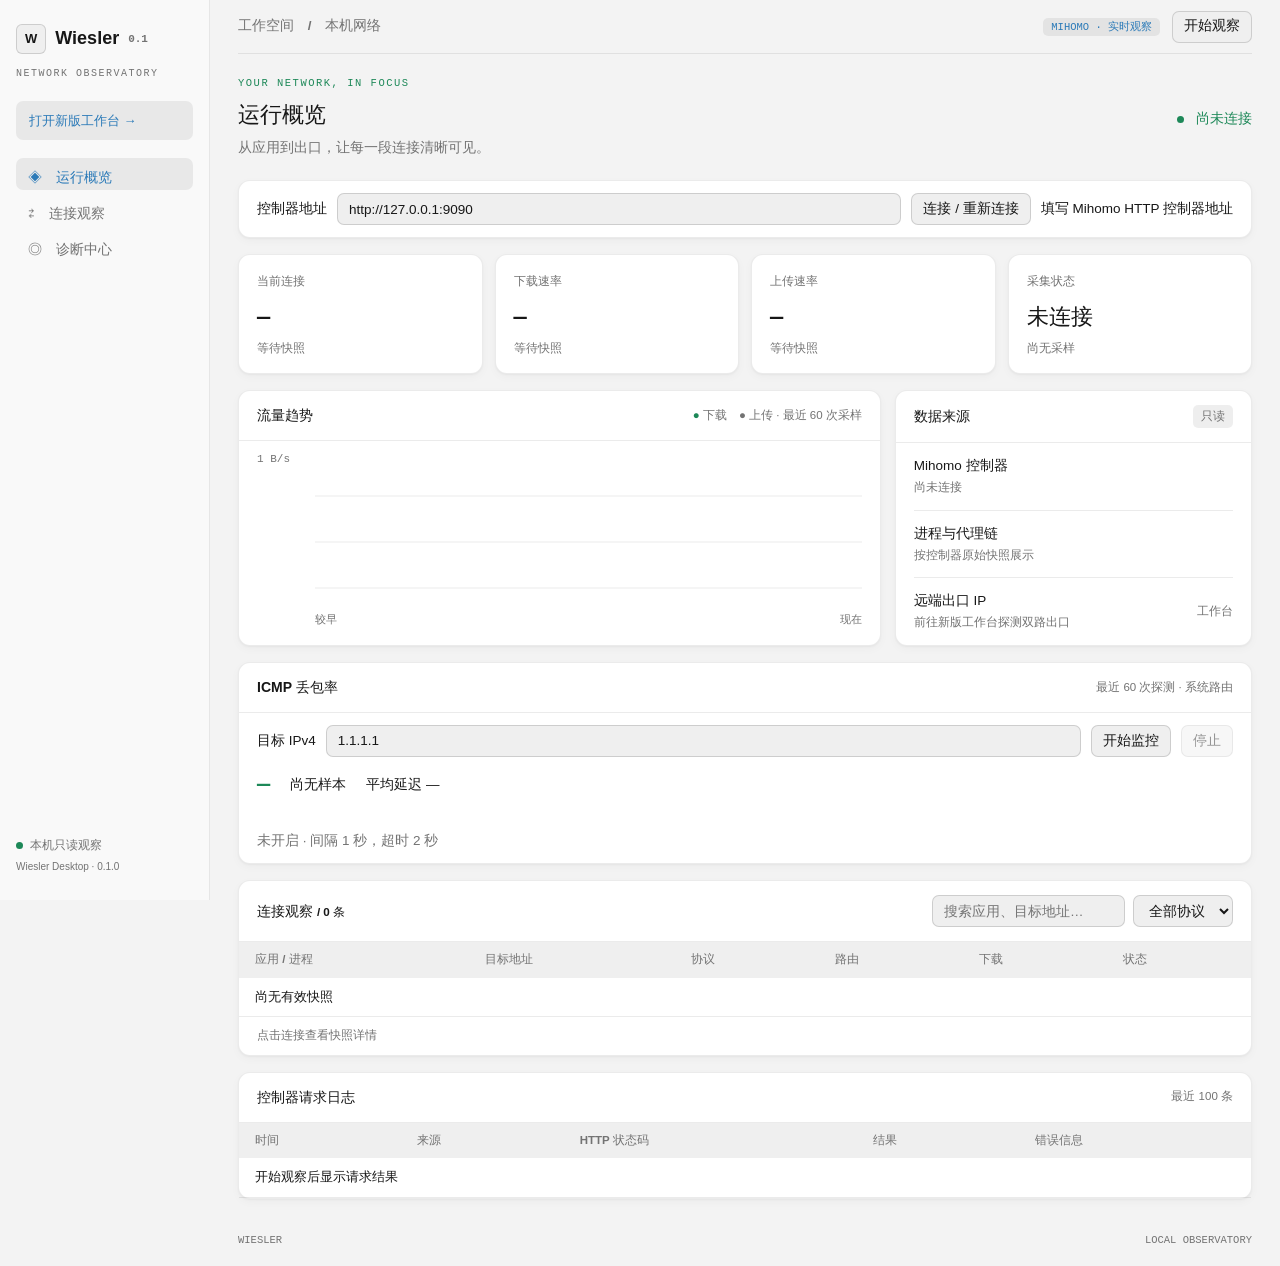
==== commit 1ac7ccc9: "Add local DNS capture, carbon UI, and multi-hop route strip fix - Add Windows local DNS capture prob" ====
--- a/desktop/ui/index.html
+++ b/desktop/ui/index.html
@@ -1,11 +1,132 @@
-<!doctype html><html lang="zh-CN"><head><meta charset="UTF-8"><meta name="viewport" content="width=device-width,initial-scale=1"><title>Wiesler Desktop</title><link rel="stylesheet" href="style.css"><link rel="stylesheet" href="window-chrome.css"><link rel="stylesheet" href="theme.css"></head><body>
-<aside><div class="brand"><span class="logo">W</span> Wiesler Desktop<span class="version">α</span></div><div class="caption">NETWORK OBSERVATORY</div><a class="studio-entry" href="studio.html">Wiesler Desktop →</a><nav><button class="active" data-page="overview">◈　运行概览</button><button data-page="connections">⇄　连接观察</button><button data-page="diagnostics">◎　诊断中心</button></nav><div class="sidebar-bottom"><span class="dot"></span> 本机只读观察<br><small>Wiesler Desktop · 0.1.0</small></div></aside>
-<main><header><span>工作空间 <b>/</b> 本机网络</span><div><span class="badge">MIHOMO · 实时观察</span><button id="pause">开始观察</button></div></header><section class="heading"><div><div class="eyebrow">YOUR NETWORK, IN FOCUS</div><h1 id="title">运行概览</h1><p id="subtitle">从应用到出口，让每一段连接清晰可见。</p></div><span class="live"><i class="dot"></i><span id="live-label">尚未连接</span></span></section>
-<form id="connect-form" class="panel settings"><label for="controller">控制器地址</label><input id="controller" value="http://127.0.0.1:9090" required spellcheck="false"><button type="submit">连接 / 重新连接</button><span id="source-status" role="status">填写 Mihomo HTTP 控制器地址</span></form>
-<section id="metrics" class="metrics"><article><label>当前连接</label><h2 id="active">—</h2><p id="processes">等待快照</p></article><article><label>下载速率</label><h2 id="rate">—</h2><p id="download-total">等待快照</p></article><article><label>上传速率</label><h2 id="upload-rate">—</h2><p id="upload-total">等待快照</p></article><article><label>采集状态</label><h2 id="health">未连接</h2><p id="sample-time">尚无采样</p></article></section>
-<section id="overview" class="split"><article class="panel"><div class="panel-head"><h3>流量趋势</h3><span><em>●</em> 下载　<span class="purple">●</span> 上传　 · 最近 60 次采样</span></div><div class="chart"><div class="axis" id="axis">等待采样</div><svg viewBox="0 0 800 170" preserveAspectRatio="none" aria-label="上传下载流量趋势" role="img"><defs><linearGradient id="fade" x1="0" y1="0" x2="0" y2="1"><stop offset="0%" stop-color="#64dcc2" stop-opacity=".25"/><stop offset="100%" stop-color="#64dcc2" stop-opacity="0"/></linearGradient></defs><path id="area" fill="url(#fade)"/><path id="download" fill="none" stroke="#64dcc2" stroke-width="2.5"/><path id="upload" fill="none" stroke="#9f93e8" stroke-width="2"/></svg></div><div class="times"><span>较早</span><span></span><span></span><span>现在</span></div></article><article class="panel route"><div class="panel-head"><h3>数据来源</h3><span class="badge">只读</span></div><div class="route-item"><div>Mihomo 控制器<small id="route-controller">尚未连接</small></div></div><div class="route-item"><div>进程与代理链<small>按控制器原始快照展示，缺失字段显示未知</small></div></div><div class="route-item"><div>远端出口 IP<small>尚无出口探测证据</small></div><span class="muted">未知</span></div></article></section>
-<section class="panel packet-loss" aria-labelledby="loss-title"><div class="panel-head"><h3 id="loss-title">ICMP 丢包率</h3><span>最近 60 次探测 · 系统路由</span></div><form id="loss-form" class="settings"><label for="loss-target">目标 IPv4</label><input id="loss-target" value="1.1.1.1" required spellcheck="false"><button id="loss-start" type="submit">开始监控</button><button id="loss-stop" type="button" disabled>停止</button></form><div class="loss-values"><strong id="loss-rate">—</strong><span id="loss-counts">尚无样本</span><span id="loss-rtt">平均延迟 —</span></div><p id="loss-status" class="settings" role="status">未开启 · 每次完成后间隔 1 秒，超时 2 秒</p><p class="settings">仅测目标 ICMP 回包；目标禁 Ping 或限速也会造成未回包，不代表代理业务丢包率。</p></section>
-<section id="connection-panel" class="panel"><div class="panel-head"><h3>连接观察 <small id="count"></small></h3><div class="filters"><input id="search" aria-label="搜索连接" placeholder="搜索应用、目标地址…"><select id="protocol" aria-label="筛选协议"><option value="">全部协议</option><option>TCP</option><option>UDP</option></select></div></div><div class="table-wrap"><table><thead><tr><th>应用 / 进程</th><th>目标地址</th><th>协议</th><th>路由</th><th>下载</th><th>状态</th></tr></thead><tbody id="rows"></tbody></table></div><div class="table-footer">点击连接查看观察详情<span>连接消失不等同于请求失败</span></div></section>
-<section class="panel request-log"><div class="panel-head"><h3>控制器请求日志</h3><span>最近 100 条 · 本次打开期间</span></div><div class="table-wrap"><table><thead><tr><th>时间</th><th>来源</th><th>HTTP 状态码</th><th>结果</th><th>错误信息</th></tr></thead><tbody id="request-log-rows"><tr><td colspan="5">开始观察后显示请求结果</td></tr></tbody></table></div></section>
-<section id="diagnostics" class="panel" hidden><div class="panel-head"><h3>历史会话诊断</h3><span>读取 CLI 已保存的证据</span></div><form id="database-form" class="settings"><label for="database">SQLite 路径</label><input id="database" placeholder="C:\path\to\wiesler.sqlite3" required><button type="submit">读取会话</button></form><div class="settings"><label for="session">会话</label><select id="session" disabled><option value="">请先读取数据库</option></select><button id="diagnose" disabled>生成诊断</button></div><p id="db-status" class="settings" role="status">选择已有数据库，不会修改原始证据。</p><pre id="report" class="report"></pre></section><footer>WIESLER <span>本地优先 · 只读观察</span><span>LOCAL OBSERVATION</span></footer></main>
-<dialog id="detail"><button id="close" aria-label="关闭详情">×</button><div class="eyebrow">CONNECTION DETAIL</div><h2 id="detail-title"></h2><div id="detail-body"></div><p class="muted">详情来自所选连接的最近一次快照。</p></dialog><script src="window-chrome.js"></script><script src="monitor-tools.js"></script><script src="app.js"></script></body></html>
+<!doctype html>
+<html lang="zh-CN">
+<head>
+  <meta charset="UTF-8">
+  <meta name="viewport" content="width=device-width,initial-scale=1">
+  <title>Wiesler Desktop</title>
+  <link rel="stylesheet" href="style.css">
+  <link rel="stylesheet" href="window-chrome.css">
+  <link rel="stylesheet" href="theme.css">
+</head>
+<body>
+  <aside>
+    <div class="brand"><span class="logo">W</span> Wiesler<span class="version">0.1</span></div>
+    <div class="caption">NETWORK OBSERVATORY</div>
+    <a class="studio-entry" href="studio.html">打开新版工作台 →</a>
+    <nav>
+      <button class="active" data-page="overview">◈　运行概览</button>
+      <button data-page="connections">⇄　连接观察</button>
+      <button data-page="diagnostics">◎　诊断中心</button>
+    </nav>
+    <div class="sidebar-bottom"><span class="dot"></span> 本机只读观察<br><small>Wiesler Desktop · 0.1.0</small></div>
+  </aside>
+  <main>
+    <header>
+      <span>工作空间 <b>/</b> 本机网络</span>
+      <div><span class="badge">MIHOMO · 实时观察</span><button id="pause">开始观察</button></div>
+    </header>
+    <section class="heading">
+      <div>
+        <div class="eyebrow">YOUR NETWORK, IN FOCUS</div>
+        <h1 id="title">运行概览</h1>
+        <p id="subtitle">从应用到出口，让每一段连接清晰可见。</p>
+      </div>
+      <span class="live"><i class="dot"></i><span id="live-label">尚未连接</span></span>
+    </section>
+    <form id="connect-form" class="panel settings">
+      <label for="controller">控制器地址</label>
+      <input id="controller" value="http://127.0.0.1:9090" required spellcheck="false">
+      <button type="submit">连接 / 重新连接</button>
+      <span id="source-status" role="status">填写 Mihomo HTTP 控制器地址</span>
+    </form>
+    <section id="metrics" class="metrics">
+      <article><label>当前连接</label><h2 id="active">—</h2><p id="processes">等待快照</p></article>
+      <article><label>下载速率</label><h2 id="rate">—</h2><p id="download-total">等待快照</p></article>
+      <article><label>上传速率</label><h2 id="upload-rate">—</h2><p id="upload-total">等待快照</p></article>
+      <article><label>采集状态</label><h2 id="health">未连接</h2><p id="sample-time">尚无采样</p></article>
+    </section>
+    <section id="overview" class="split">
+      <article class="panel">
+        <div class="panel-head"><h3>流量趋势</h3><span><em>●</em> 下载　<span class="purple">●</span> 上传 · 最近 60 次采样</span></div>
+        <div class="chart">
+          <div class="axis" id="axis">等待采样</div>
+          <svg viewBox="0 0 800 170" preserveAspectRatio="none" aria-label="上传下载流量趋势" role="img">
+            <defs><linearGradient id="fade" x1="0" y1="0" x2="0" y2="1"><stop offset="0%" stop-color="#34d399" stop-opacity=".25"/><stop offset="100%" stop-color="#34d399" stop-opacity="0"/></linearGradient></defs>
+            <path id="area" fill="url(#fade)"/>
+            <path id="download" fill="none" stroke="#34d399" stroke-width="2.2"/>
+            <path id="upload" fill="none" stroke="#58a6ff" stroke-width="2"/>
+          </svg>
+        </div>
+        <div class="times"><span>较早</span><span></span><span></span><span>现在</span></div>
+      </article>
+      <article class="panel route">
+        <div class="panel-head"><h3>数据来源</h3><span class="badge">只读</span></div>
+        <div class="route-item"><div>Mihomo 控制器<small id="route-controller">尚未连接</small></div></div>
+        <div class="route-item"><div>进程与代理链<small>按控制器原始快照展示</small></div></div>
+        <div class="route-item"><div>远端出口 IP<small>前往新版工作台探测双路出口</small></div><span class="muted">工作台</span></div>
+      </article>
+    </section>
+    <section class="panel packet-loss" aria-labelledby="loss-title">
+      <div class="panel-head"><h3 id="loss-title">ICMP 丢包率</h3><span>最近 60 次探测 · 系统路由</span></div>
+      <form id="loss-form" class="settings">
+        <label for="loss-target">目标 IPv4</label>
+        <input id="loss-target" value="1.1.1.1" required spellcheck="false">
+        <button id="loss-start" type="submit">开始监控</button>
+        <button id="loss-stop" type="button" disabled>停止</button>
+      </form>
+      <div class="loss-values"><strong id="loss-rate">—</strong><span id="loss-counts">尚无样本</span><span id="loss-rtt">平均延迟 —</span></div>
+      <p id="loss-status" class="settings" role="status">未开启 · 间隔 1 秒，超时 2 秒</p>
+    </section>
+    <section id="connection-panel" class="panel">
+      <div class="panel-head">
+        <h3>连接观察 <small id="count"></small></h3>
+        <div class="filters">
+          <input id="search" aria-label="搜索连接" placeholder="搜索应用、目标地址…">
+          <select id="protocol" aria-label="筛选协议"><option value="">全部协议</option><option>TCP</option><option>UDP</option></select>
+        </div>
+      </div>
+      <div class="table-wrap">
+        <table>
+          <thead><tr><th>应用 / 进程</th><th>目标地址</th><th>协议</th><th>路由</th><th>下载</th><th>状态</th></tr></thead>
+          <tbody id="rows"></tbody>
+        </table>
+      </div>
+      <div class="table-footer">点击连接查看快照详情</div>
+    </section>
+    <section class="panel request-log">
+      <div class="panel-head"><h3>控制器请求日志</h3><span>最近 100 条</span></div>
+      <div class="table-wrap">
+        <table>
+          <thead><tr><th>时间</th><th>来源</th><th>HTTP 状态码</th><th>结果</th><th>错误信息</th></tr></thead>
+          <tbody id="request-log-rows"><tr><td colspan="5">开始观察后显示请求结果</td></tr></tbody>
+        </table>
+      </div>
+    </section>
+    <section id="diagnostics" class="panel" hidden>
+      <div class="panel-head"><h3>历史会话诊断</h3><span>读取 CLI 已保存的证据</span></div>
+      <form id="database-form" class="settings">
+        <label for="database">SQLite 路径</label>
+        <input id="database" placeholder="C:\path\to\wiesler.sqlite3" required>
+        <button type="submit">读取会话</button>
+      </form>
+      <div class="settings">
+        <label for="session">会话</label>
+        <select id="session" disabled><option value="">请先读取数据库</option></select>
+        <button id="diagnose" disabled>生成诊断</button>
+      </div>
+      <p id="db-status" class="settings" role="status">选择已有 SQLite 数据库文件</p>
+      <pre id="report" class="report"></pre>
+    </section>
+    <footer>WIESLER <span>LOCAL OBSERVATORY</span></footer>
+  </main>
+  <dialog id="detail">
+    <button id="close" aria-label="关闭详情">×</button>
+    <div class="eyebrow">CONNECTION DETAIL</div>
+    <h2 id="detail-title"></h2>
+    <div id="detail-body"></div>
+  </dialog>
+  <script src="window-chrome.js"></script>
+  <script src="monitor-tools.js"></script>
+  <script src="app.js"></script>
+</body>
+</html>
--- a/desktop/ui/style.css
+++ b/desktop/ui/style.css
@@ -1,7 +1,177 @@
-*{box-sizing:border-box}body{margin:0;font-size:13px}button,input,select{font:inherit}button{cursor:pointer}aside{position:fixed;width:218px;height:100vh;background:var(--surface);border-right:1px solid var(--line);padding:32px 20px}.brand{font-size:23px;font-weight:650;display:flex;align-items:center;gap:10px}.logo{background:var(--primary);color:var(--primary);border-radius:9px;padding:5px 8px;font-weight:800}.version{font-size:13px;color:var(--muted)}.caption{font-size:9px;letter-spacing:2px;color:var(--muted);margin:18px 0 42px}nav button{display:block;width:100%;text-align:left;border:0;color:var(--muted);background:none;padding:14px;border-radius:7px;margin:7px 0}nav button.active{background:var(--selected);color:var(--primary)}.sidebar-bottom{position:absolute;bottom:28px;color:var(--muted);line-height:2.5}.sidebar-bottom small{color:var(--muted)}main{margin-left:218px;padding:0 36px;max-width:1800px}header{height:78px;display:flex;align-items:center;justify-content:space-between;border-bottom:1px solid var(--line);color:var(--muted)}header b{padding:0 15px;color:var(--muted)}header button{margin-left:16px}button,select,input{border:1px solid var(--line);background:var(--surface-raised);color:var(--text);border-radius:6px;padding:9px 13px}button:hover{background:var(--hover)}button:focus-visible,input:focus-visible,select:focus-visible{outline:2px solid var(--primary);outline-offset:3px}.badge{font-size:10px;color:var(--muted);background:var(--surface-raised);border:1px solid var(--line);border-radius:4px;padding:5px 8px;letter-spacing:1px}.heading{display:flex;align-items:center;justify-content:space-between;padding:32px 0 26px}.eyebrow{font-size:10px;letter-spacing:2px;color:var(--mint)}h1{font-size:29px;margin:10px 0}p{color:var(--muted);line-height:1.7;margin:8px 0}.live{display:flex;gap:9px;align-items:center;color:var(--mint)}.dot{display:inline-block;width:6px;height:6px;background:var(--mint);border-radius:50%;margin-right:5px}.metrics{display:grid;grid-template-columns:repeat(4,1fr);gap:16px;margin-bottom:22px}.metrics article,.panel{background:var(--surface);border:1px solid var(--line);border-radius:10px}.metrics article{padding:21px 22px}.metrics label{color:var(--muted);display:flex;justify-content:space-between}.metrics label span{color:var(--muted)}.metrics h2{font-size:31px;font-weight:550;letter-spacing:-1px;margin:19px 0 8px}h2 small{font-size:12px;color:var(--muted);font-weight:400;letter-spacing:0}.metrics p{font-size:11px;margin:0}.green,em{color:var(--mint)}.amber{color:var(--amber)}.purple{color:var(--blue)}.muted{color:var(--muted)}.split{display:grid;grid-template-columns:1.8fr 1fr;gap:20px;margin-bottom:22px}.panel-head{display:flex;align-items:center;justify-content:space-between;padding:20px 23px;gap:12px}.panel-head h3{font-size:14px;font-weight:550;margin:0}.panel-head span{font-size:10px;color:var(--muted)}.panel-head em{font-style:normal}.chart{display:flex;height:170px;padding:6px 23px 0}.axis{font-size:10px;color:var(--muted);line-height:48px;width:55px;flex-shrink:0;margin-top:-16px}.chart svg{width:100%;height:100%;background:repeating-linear-gradient(to bottom,transparent 0,transparent 46px,var(--line) 47px,transparent 48px)}.times{display:flex;justify-content:space-between;margin:15px 23px 20px 78px;font-size:10px;color:var(--muted)}.route-item{display:flex;align-items:center;gap:13px;margin:0 22px;padding:17px 0;border-bottom:1px solid var(--line)}.route-item:last-child{border:0}.route-item i{font-style:normal;font-size:10px;color:var(--mint);background:var(--selected);padding:8px;border-radius:50%}.route-item small{display:block;font-size:10px;color:var(--muted);margin-top:6px}.route-item>span{margin-left:auto;font-size:10px}.filters{display:flex;gap:10px}input{width:220px;font-size:11px}select{font-size:11px}.table-wrap{overflow:auto}table{border-collapse:collapse;width:100%;white-space:nowrap}th{text-align:left;background:var(--surface-raised);font-size:10px;color:var(--muted);font-weight:500;padding:12px 23px}td{padding:15px 23px;border-bottom:1px solid var(--line);font-size:11px}td:first-child{font-size:12px}td small{display:block;font-size:10px;color:var(--muted);margin-top:5px}.connection{border:0;background:none;padding:0;text-align:left;color:var(--text)}.connection:hover{background:none;color:var(--mint)}.protocol{font-size:9px;border:1px solid var(--line);border-radius:4px;padding:3px 6px;color:var(--muted)}.table-footer{display:flex;justify-content:space-between;padding:15px 23px;font-size:10px;color:var(--muted)}footer{display:flex;gap:16px;padding:23px 0;font-size:9px;letter-spacing:1px;color:var(--muted)}footer span:last-child{margin-left:auto}.event{display:flex;align-items:center;gap:20px;padding:25px;border-top:1px solid var(--line)}.event h3{font-size:14px}.event>span:last-child{margin-left:auto;color:var(--muted)}dialog{background:var(--surface);color:var(--text);border:1px solid var(--line);border-radius:14px;width:460px;padding:32px}dialog::backdrop{background:var(--mask)}dialog #close{float:right;font-size:20px;padding:0 9px}dialog dl{display:grid;grid-template-columns:100px 1fr;gap:16px;margin:28px 0}dialog dt{color:var(--muted)}dialog dd{margin:0;overflow-wrap:anywhere}[hidden]{display:none!important}@media(max-width:1100px){aside{width:180px;padding:25px 14px}main{margin-left:180px;padding:0 23px}.metrics article{padding:18px 14px}.split{grid-template-columns:1.4fr 1fr}td,th{padding:13px 15px}}@media(max-width:800px){aside{width:150px}main{margin-left:150px;padding:0 16px}.metrics{grid-template-columns:repeat(2,1fr)}.split{grid-template-columns:1fr}.filters{flex-wrap:wrap}input{width:160px}.panel-head{flex-wrap:wrap}header .badge{display:none}}
-.settings{display:flex;align-items:center;gap:12px;flex-wrap:wrap;padding:16px 23px;margin-bottom:20px}.settings input{flex:1;min-width:240px}.settings select{max-width:100%}.report{white-space:pre-wrap;overflow-wrap:anywhere;line-height:1.8;padding:0 23px 23px;font:12px/1.8 Consolas,"Microsoft YaHei",monospace}.axis{overflow-wrap:anywhere;line-height:1.5;padding-right:8px}.metrics h2{font-size:25px}
-
-.request-log{margin:22px 0}.request-log .table-wrap{max-height:300px}.http-error{color:var(--danger)}
-
-.packet-loss{margin-bottom:22px}.loss-values{display:flex;align-items:center;gap:24px;flex-wrap:wrap;padding:0 23px}.loss-values strong{font-size:30px;color:var(--mint)}.packet-loss .settings{margin-bottom:0}
-.studio-entry{display:block;color:var(--primary);border:1px solid var(--primary);border-radius:8px;padding:14px 10px;margin-bottom:20px;text-decoration:none;font-size:16px}
+body { margin: 0; font-size: 13px; }
+button { cursor: pointer; }
+aside {
+  position: fixed;
+  width: 210px;
+  height: 100vh;
+  background: var(--bg-chrome);
+  border-right: 1px solid var(--structure);
+  padding: 24px 16px;
+}
+.brand {
+  font-size: 18px;
+  font-weight: 650;
+  display: flex;
+  align-items: center;
+  gap: 9px;
+}
+.logo {
+  padding: 4px 8px;
+  font-size: 13px;
+  font-weight: 700;
+}
+.version {
+  font-family: var(--font-mono);
+  font-size: 11px;
+  color: var(--muted);
+}
+.caption {
+  font-family: var(--font-mono);
+  font-size: 10px;
+  letter-spacing: 1.5px;
+  color: var(--muted);
+  margin: 12px 0 20px;
+}
+.studio-entry {
+  display: block;
+  color: var(--primary);
+  background: var(--selected);
+  border: 1px solid transparent;
+  border-radius: var(--radius-sm);
+  padding: 9px 12px;
+  margin-bottom: 18px;
+  text-decoration: none;
+  font-size: 13px;
+  font-weight: 600;
+}
+nav button {
+  display: block;
+  width: 100%;
+  text-align: left;
+  border: 0;
+  color: var(--muted);
+  background: none;
+  padding: 10px 12px;
+  border-radius: var(--radius-sm);
+  margin: 4px 0;
+}
+nav button.active {
+  background: var(--selected);
+  color: var(--primary);
+  font-weight: 600;
+}
+.sidebar-bottom {
+  position: absolute;
+  bottom: 22px;
+  color: var(--muted);
+  font-size: 12px;
+  line-height: 1.8;
+}
+main {
+  margin-left: 210px;
+  padding: 0 28px;
+  max-width: 1680px;
+}
+header {
+  height: 54px;
+  display: flex;
+  align-items: center;
+  justify-content: space-between;
+  border-bottom: 1px solid var(--structure);
+  color: var(--muted);
+}
+header b { padding: 0 10px; color: var(--muted); }
+header button { margin-left: 12px; }
+button, select, input {
+  height: 32px;
+  border: 1px solid var(--line-strong);
+  background: var(--surface-raised);
+  color: var(--text);
+  border-radius: var(--radius-sm);
+  padding: 0 11px;
+}
+button:hover:not(:disabled) { background: var(--hover); }
+.badge {
+  font-family: var(--font-mono);
+  font-size: 10.5px;
+  color: var(--primary);
+  background: var(--selected);
+  border-radius: 5px;
+  padding: 3px 8px;
+}
+.heading {
+  display: flex;
+  align-items: center;
+  justify-content: space-between;
+  padding: 22px 0 18px;
+}
+.eyebrow {
+  font-family: var(--font-mono);
+  font-size: 10.5px;
+  letter-spacing: 1.5px;
+  color: var(--mint);
+}
+h1 { font-size: 22px; margin: 6px 0; }
+p { color: var(--muted); line-height: 1.6; margin: 4px 0; }
+.live { display: flex; gap: 8px; align-items: center; color: var(--mint); font-weight: 600; }
+.dot { display: inline-block; width: 7px; height: 7px; background: var(--mint); border-radius: 50%; margin-right: 4px; }
+.metrics { display: grid; grid-template-columns: repeat(4, 1fr); gap: 12px; margin-bottom: 16px; }
+.metrics article, .panel {
+  background: var(--surface);
+  border: 1px solid var(--line);
+  border-radius: var(--radius-lg);
+  box-shadow: var(--shadow-1);
+}
+.metrics article { padding: 16px 18px; }
+.metrics label { color: var(--muted); font-size: 12px; }
+.metrics h2 { font-family: var(--font-mono); font-size: 22px; font-weight: 650; margin: 10px 0 4px; }
+.metrics p { font-size: 11.5px; margin: 0; }
+.green, em { color: var(--mint); font-style: normal; }
+.amber { color: var(--amber); }
+.purple { color: var(--blue); }
+.muted { color: var(--muted); }
+.split { display: grid; grid-template-columns: 1.8fr 1fr; gap: 14px; margin-bottom: 16px; }
+.panel-head { display: flex; align-items: center; justify-content: space-between; padding: 14px 18px; gap: 12px; border-bottom: 1px solid var(--line); }
+.panel-head h3 { font-size: 14px; font-weight: 650; margin: 0; }
+.panel-head span { font-size: 11.5px; color: var(--muted); }
+.chart { display: flex; height: 160px; padding: 10px 18px 0; }
+.axis { font-family: var(--font-mono); font-size: 11px; color: var(--muted); width: 58px; flex-shrink: 0; }
+.chart svg { width: 100%; height: 100%; background: repeating-linear-gradient(to bottom, transparent 0, transparent 44px, var(--line) 45px, transparent 46px); }
+.times { display: flex; justify-content: space-between; margin: 10px 18px 14px 76px; font-size: 11px; color: var(--muted); }
+.route-item { display: flex; align-items: center; gap: 12px; margin: 0 18px; padding: 13px 0; border-bottom: 1px solid var(--line); }
+.route-item:last-child { border: 0; }
+.route-item small { display: block; font-size: 11.5px; color: var(--muted); margin-top: 3px; }
+.route-item > span { margin-left: auto; font-size: 11.5px; }
+.filters { display: flex; gap: 8px; }
+.table-wrap { overflow: auto; }
+table { border-collapse: collapse; width: 100%; white-space: nowrap; }
+th { text-align: left; background: var(--surface-raised); font-size: 11.5px; color: var(--muted); font-weight: 600; padding: 9px 16px; }
+td { padding: 10px 16px; border-bottom: 1px solid var(--line); font-size: 12.5px; }
+.connection { border: 0; background: none; padding: 0; height: auto; text-align: left; color: var(--text); }
+.connection:hover { background: none; color: var(--primary); }
+.protocol { font-family: var(--font-mono); font-size: 10.5px; border-radius: 4px; padding: 2px 6px; color: var(--primary); background: var(--selected); }
+.table-footer { display: flex; justify-content: space-between; padding: 10px 18px; font-size: 11.5px; color: var(--muted); }
+footer { display: flex; justify-content: space-between; padding: 18px 0; font-family: var(--font-mono); font-size: 10.5px; color: var(--muted); }
+.settings { display: flex; align-items: center; gap: 10px; flex-wrap: wrap; padding: 12px 18px; margin-bottom: 16px; }
+.settings input { flex: 1; min-width: 220px; }
+.report { white-space: pre-wrap; overflow-wrap: anywhere; line-height: 1.65; padding: 14px 18px; font: 12px/1.65 var(--font-mono); }
+.request-log { margin: 16px 0; }
+.request-log .table-wrap { max-height: 300px; }
+.http-error { color: var(--danger); }
+.packet-loss { margin-bottom: 16px; }
+.loss-values { display: flex; align-items: center; gap: 20px; flex-wrap: wrap; padding: 0 18px 12px; }
+.loss-values strong { font-family: var(--font-mono); font-size: 22px; color: var(--mint); }
+.packet-loss .settings { margin-bottom: 0; }
+dialog { width: 460px; padding: 24px; }
+dialog::backdrop { background: var(--mask); }
+dialog #close { float: right; font-size: 18px; padding: 0 8px; }
+dialog dl { display: grid; grid-template-columns: 92px 1fr; gap: 10px; margin: 18px 0; }
+dialog dt { color: var(--muted); }
+dialog dd { margin: 0; overflow-wrap: anywhere; }
+[hidden] { display: none !important; }
+@media (max-width: 900px) {
+  aside { width: 168px; padding: 18px 12px; }
+  main { margin-left: 168px; padding: 0 16px; }
+  .metrics { grid-template-columns: repeat(2, 1fr); }
+  .split { grid-template-columns: 1fr; }
+}
--- a/desktop/ui/window-chrome.css
+++ b/desktop/ui/window-chrome.css
@@ -1,15 +1,95 @@
-.native-window .window-drag-header{-webkit-user-select:none;user-select:none;position:sticky;top:0;z-index:20}
-.native-window .topbar{height:60px;padding-right:0;gap:24px}
-.native-window .topbar .mark{width:32px;height:32px;font-size:21px}
-.native-window .topbar .brand{font-size:22px}
-.native-window .window-controls{display:flex;align-self:stretch;flex-shrink:0;gap:0;margin-left:auto}
-.native-window .window-controls button{display:grid;place-items:center;min-width:48px;width:48px;min-height:44px;height:100%;padding:0;margin:0;border:0;border-radius:0;background:transparent;color:#d8e3f0;cursor:default}
-.native-window .window-controls button:hover{background:#ffffff16}
-.native-window .window-controls button:active{background:#ffffff26}
-.native-window .window-controls #window-close:hover{background:#c42b1c;color:white}
-.native-window .window-controls #window-close:active{background:#a82418}
-.native-window .window-controls svg{width:16px;height:16px;fill:none;stroke:currentColor;stroke-width:1;pointer-events:none}
-.native-window .window-controls button:focus-visible{outline:2px solid #7ce6cd;outline-offset:-4px}
-.native-window .window-action-status{position:absolute;right:160px;top:100%;padding:10px 16px;background:#472b2b;color:#fff;border:1px solid #b96868;border-radius:6px;font-size:16px}
-.native-window header:not(.topbar){background:#101318;gap:16px}
-.native-window header:not(.topbar)>div:not(.window-controls){margin-left:auto}
+.native-window .window-drag-header {
+  -webkit-user-select: none;
+  user-select: none;
+  position: sticky;
+  top: 0;
+  z-index: 30;
+}
+
+.native-window .topbar {
+  height: 42px;
+  padding-right: 0;
+  gap: 16px;
+}
+
+.native-window .window-controls {
+  display: flex;
+  align-self: stretch;
+  flex-shrink: 0;
+  gap: 0;
+  margin-left: auto;
+}
+
+.native-window .window-controls button {
+  display: grid;
+  place-items: center;
+  min-width: 46px;
+  width: 46px;
+  min-height: 0;
+  height: 100%;
+  padding: 0;
+  margin: 0;
+  border: 0;
+  border-radius: 0;
+  background: transparent;
+  color: var(--muted);
+  cursor: default;
+  box-shadow: none;
+}
+
+.native-window .window-controls button:hover {
+  background: var(--hover);
+  color: var(--text);
+}
+
+.native-window .window-controls button:active {
+  background: var(--selected);
+}
+
+.native-window .window-controls #window-close:hover {
+  background: #e81123;
+  color: #ffffff;
+}
+
+.native-window .window-controls #window-close:active {
+  background: #c50f1f;
+  color: #ffffff;
+}
+
+.native-window .window-controls svg {
+  width: 14px;
+  height: 14px;
+  fill: none;
+  stroke: currentColor;
+  stroke-width: 1.15;
+  pointer-events: none;
+}
+
+.native-window .window-controls button:focus-visible {
+  outline: 2px solid var(--primary);
+  outline-offset: -3px;
+}
+
+.native-window .window-action-status {
+  position: absolute;
+  right: 148px;
+  top: calc(100% + 6px);
+  padding: 6px 12px;
+  background: var(--surface);
+  color: var(--danger);
+  border: 1px solid var(--danger);
+  border-radius: var(--radius-sm);
+  box-shadow: var(--shadow-2);
+  font-size: 12.5px;
+  z-index: 40;
+}
+
+.native-window header:not(.topbar) {
+  background: var(--bg-chrome);
+  padding-right: 0;
+  gap: 14px;
+}
+
+.native-window header:not(.topbar) > div:not(.window-controls) {
+  margin-left: auto;
+}
--- a/desktop/ui/theme.css
+++ b/desktop/ui/theme.css
@@ -1,111 +1,195 @@
-/* Papyrus Desktop theme tokens, adapted under MIT; see ../THIRD_PARTY_NOTICES.md.
-   Papyrus 主题令牌适配；许可见 ../THIRD_PARTY_NOTICES.md。 */
+/* Wiesler Observatory Design System — Antigravity Neutral Carbon Palette
+   中性碳黑 / 素白设计令牌体系（对标 Antigravity 原生暗色灰阶） */
 :root {
   color-scheme: light dark;
-  --bg: #f7f7f5;
-  --surface: #fff;
-  --surface-raised: #f2f3f5;
-  --text: #1f2329;
-  --muted: #646a73;
-  --line: rgba(31,35,41,.12);
-  --structure: rgba(31,35,41,.12);
-  --primary: #206ccf;
-  --primary-hover: #1654a8;
-  --selected: rgba(32,108,207,.08);
-  --hover: rgba(31,35,41,.05);
-  --mint: #18734b;
-  --blue: #206ccf;
-  --amber: #a14d00;
-  --danger: #c32929;
-  --edge: #8693a3;
-  --grid: rgba(31,35,41,.12);
-  --mask: rgba(0,0,0,.45);
-  --radius-sm: 6px;
-  --radius-md: 10px;
-  --radius-lg: 14px;
-  --shadow-1: 0 1px 2px rgba(31,35,41,.05), 0 2px 8px rgba(31,35,41,.04);
-  --shadow-2: 0 2px 6px rgba(31,35,41,.07), 0 10px 28px rgba(31,35,41,.09);
-  font-family: -apple-system,BlinkMacSystemFont,"Segoe UI","Microsoft YaHei",sans-serif;
+  --font-sans: "Segoe UI Variable Text", "Segoe UI", -apple-system, BlinkMacSystemFont, "PingFang SC", "Microsoft YaHei UI", sans-serif;
+  --font-mono: "Cascadia Mono", "JetBrains Mono", ui-monospace, SFMono-Regular, Consolas, monospace;
+
+  /* Light Mode: Pure Neutral Porcelain & Graphite */
+  --bg: #f3f3f3;
+  --bg-chrome: #f9f9f9;
+  --surface: #ffffff;
+  --surface-raised: #efefef;
+  --surface-inset: #f5f5f5;
+  --text: #171717;
+  --text-secondary: #404040;
+  --muted: #737373;
+  --line: rgba(0, 0, 0, 0.08);
+  --line-strong: rgba(0, 0, 0, 0.14);
+  --structure: rgba(0, 0, 0, 0.08);
+
+  --primary: #2b7ab8;
+  --primary-hover: #206399;
+  --cta-bg: #1c1c1c;
+  --cta-hover: #303030;
+  --cta-fg: #fafafa;
+
+  --selected: rgba(0, 0, 0, 0.065);
+  --selected-strong: rgba(0, 0, 0, 0.11);
+  --selected-accent: rgba(43, 122, 184, 0.10);
+  --hover: rgba(0, 0, 0, 0.045);
+
+  --mint: #1d8858;
+  --mint-soft: rgba(29, 136, 88, 0.10);
+  --blue: #2b7ab8;
+  --blue-soft: rgba(43, 122, 184, 0.10);
+  --amber: #ad681b;
+  --amber-soft: rgba(173, 104, 27, 0.10);
+  --danger: #c93b3b;
+  --danger-soft: rgba(201, 59, 59, 0.10);
+
+  --edge: #9ca3af;
+  --grid: rgba(0, 0, 0, 0.075);
+  --glass: rgba(255, 255, 255, 0.86);
+  --mask: rgba(0, 0, 0, 0.45);
+
+  --radius-xs: 5px;
+  --radius-sm: 7px;
+  --radius-md: 9px;
+  --radius-lg: 12px;
+
+  --shadow-1: 0 1px 2px rgba(0, 0, 0, 0.04), 0 3px 10px rgba(0, 0, 0, 0.03);
+  --shadow-2: 0 6px 18px rgba(0, 0, 0, 0.10), 0 18px 40px rgba(0, 0, 0, 0.12);
+  --card-highlight: inset 0 1px 0 rgba(255, 255, 255, 0.9);
+
+  --chevron-icon: url("data:image/svg+xml,%3Csvg xmlns='http://www.w3.org/2000/svg' width='12' height='12' viewBox='0 0 12 12' fill='none' stroke='%23737373' stroke-width='1.6' stroke-linecap='round' stroke-linejoin='round'%3E%3Cpath d='m3 4.5 3 3 3-3'/%3E%3C/svg%3E");
+  --search-icon: url("data:image/svg+xml,%3Csvg xmlns='http://www.w3.org/2000/svg' width='14' height='14' viewBox='0 0 16 16' fill='none' stroke='%23737373' stroke-width='1.6' stroke-linecap='round'%3E%3Ccircle cx='7' cy='7' r='4.6'/%3E%3Cpath d='m10.5 10.5 3.2 3.2'/%3E%3C/svg%3E");
+
+  font-family: var(--font-sans);
   color: var(--text);
   background: var(--bg);
   font-synthesis: none;
 }
+
 @media (prefers-color-scheme: dark) {
   :root {
-    --bg: #141416;
-    --surface: #1e1e22;
-    --surface-raised: #242428;
-    --text: rgba(255,255,255,.9);
-    --muted: rgba(255,255,255,.7);
-    --line: rgba(255,255,255,.12);
-    --structure: rgba(255,255,255,.14);
-    --primary: #78adf0;
-    --primary-hover: #a0c9ff;
-    --selected: rgba(32,108,207,.2);
-    --hover: rgba(255,255,255,.06);
-    --mint: #69d29c;
-    --blue: #78adf0;
-    --amber: #ffb467;
-    --danger: #ff8a8a;
-    --edge: #728094;
-    --grid: rgba(255,255,255,.12);
-    --mask: rgba(0,0,0,.6);
-    --shadow-1: 0 1px 2px rgba(0,0,0,.28), 0 2px 8px rgba(0,0,0,.22);
-    --shadow-2: 0 2px 6px rgba(0,0,0,.36), 0 10px 28px rgba(0,0,0,.4);
+    /* Dark Mode: Antigravity Pure Achromatic Carbon (#101010 / #161616 / #202020) */
+    --bg: #101010;
+    --bg-chrome: #161616;
+    --surface: #181818;
+    --surface-raised: #222222;
+    --surface-inset: #131313;
+    --text: #ececec;
+    --text-secondary: #b5b5b5;
+    --muted: #7d7d7d;
+    --line: rgba(255, 255, 255, 0.075);
+    --line-strong: rgba(255, 255, 255, 0.13);
+    --structure: rgba(255, 255, 255, 0.07);
+
+    --primary: #6ba4cf;
+    --primary-hover: #88b8dc;
+    --cta-bg: #e6e6e6;
+    --cta-hover: #ffffff;
+    --cta-fg: #121212;
+
+    --selected: rgba(255, 255, 255, 0.09);
+    --selected-strong: rgba(255, 255, 255, 0.14);
+    --selected-accent: rgba(107, 164, 207, 0.13);
+    --hover: rgba(255, 255, 255, 0.055);
+
+    --mint: #56b886;
+    --mint-soft: rgba(86, 184, 134, 0.13);
+    --blue: #6ba4cf;
+    --blue-soft: rgba(107, 164, 207, 0.13);
+    --amber: #d99b4e;
+    --amber-soft: rgba(217, 155, 78, 0.13);
+    --danger: #df6c6c;
+    --danger-soft: rgba(223, 108, 108, 0.14);
+
+    --edge: #4a4a4a;
+    --grid: rgba(255, 255, 255, 0.065);
+    --glass: rgba(24, 24, 24, 0.86);
+    --mask: rgba(0, 0, 0, 0.68);
+
+    --shadow-1: 0 1px 2px rgba(0, 0, 0, 0.35), 0 4px 12px rgba(0, 0, 0, 0.22);
+    --shadow-2: 0 8px 24px rgba(0, 0, 0, 0.50), 0 20px 44px rgba(0, 0, 0, 0.55);
+    --card-highlight: inset 0 1px 0 rgba(255, 255, 255, 0.035);
+
+    --chevron-icon: url("data:image/svg+xml,%3Csvg xmlns='http://www.w3.org/2000/svg' width='12' height='12' viewBox='0 0 12 12' fill='none' stroke='%237d7d7d' stroke-width='1.6' stroke-linecap='round' stroke-linejoin='round'%3E%3Cpath d='m3 4.5 3 3 3-3'/%3E%3C/svg%3E");
+    --search-icon: url("data:image/svg+xml,%3Csvg xmlns='http://www.w3.org/2000/svg' width='14' height='14' viewBox='0 0 16 16' fill='none' stroke='%237d7d7d' stroke-width='1.6' stroke-linecap='round'%3E%3Ccircle cx='7' cy='7' r='4.6'/%3E%3Cpath d='m10.5 10.5 3.2 3.2'/%3E%3C/svg%3E");
   }
 }
-body {font-size:15px;-webkit-font-smoothing:antialiased;font-variant-numeric:tabular-nums}
-button,input,select,textarea {font:inherit;border-radius:var(--radius-sm)}
-button:focus-visible,a:focus-visible,input:focus-visible,select:focus-visible,textarea:focus-visible,summary:focus-visible {outline:2px solid var(--primary);outline-offset:3px}
-button:disabled {cursor:default;opacity:.5}
-button.active,nav button.active {background:var(--selected);color:var(--primary);border-color:transparent}
-.mark,.logo {background:var(--selected);color:var(--primary);border-radius:var(--radius-md)}
-.topbar {height:64px;background:var(--surface);border-bottom:2px solid var(--structure)}
-.brand,.native-window .topbar .brand {font-size:20px;font-weight:600;letter-spacing:-.4px}
-.topbar .brand {min-width:0;white-space:nowrap}
-.graph-panel,.inspector,.flows-panel,.panel,.metrics article,.egress-panel {border-radius:var(--radius-lg);box-shadow:var(--shadow-1)}
-.graph-toolbar,.timeline {background:var(--surface)}
-.graph-toolbar {height:60px}
-#graph {background:radial-gradient(var(--grid) 1px,transparent 1px) 0 0 / 22px 22px var(--bg)}
-#flow-count,.protocol,.badge {color:var(--primary);background:var(--selected);border-color:transparent}
-.graph-node.selected rect,.graph-node:focus rect {stroke:var(--primary);fill:var(--selected)}
-.graph-node.warning rect {stroke:var(--amber)}
-.inspector-tabs button.active {color:var(--primary);border-bottom-color:var(--primary);background:transparent}
-.flows-heading h2,.panel-head h3 {font-size:18px}
-tr:hover td {background:var(--hover)}
-tr.selected {background:var(--selected)}
-.privacy-check {background:var(--bg);border-radius:var(--radius-md)}
-#privacy-report-json {border-radius:var(--radius-sm)}
-dialog {background:var(--surface);color:var(--text);box-shadow:var(--shadow-2);max-width:calc(100vw - 32px)}
-.native-window .window-controls button {color:var(--text)}
-.native-window .window-controls button:hover {background:var(--hover)}
-.native-window .window-controls button:focus-visible {outline-color:var(--primary)}
-.native-window header:not(.topbar) {background:var(--surface)}
-.studio-entry {color:var(--primary);background:var(--selected);border-color:transparent}
-#download {stroke:var(--mint)}
-#upload {stroke:var(--blue)}
-#fade stop {stop-color:var(--mint)}
-@media (min-width:1001px) {
-  body:has(.workspace-nav) main {max-width:none;padding:0;display:grid;grid-template-columns:184px minmax(0,1fr)}
-  .workspace-nav {flex-direction:column;flex-wrap:nowrap;gap:6px;margin:0;padding:24px 12px;background:var(--surface);border-right:2px solid var(--structure);overflow:auto}
-  .workspace-nav button {text-align:left;background:transparent;border-color:transparent;border-radius:var(--radius-md);padding:10px 16px}
-  .workspace-nav button:hover {background:var(--hover)}
-  .workspace-nav button.active {background:var(--selected);color:var(--primary)}
-  .workspace-nav #view-settings {margin-left:0;margin-top:auto}
-  .workspace-content {padding:24px;min-width:0}
+
+* {
+  box-sizing: border-box;
 }
-@media (max-width:1000px) {
-  .workspace-nav {gap:6px}
-  .workspace-nav button {flex:1;white-space:nowrap;padding:8px 12px}
+
+body {
+  font-size: 13.5px;
+  line-height: 1.5;
+  -webkit-font-smoothing: antialiased;
+  font-variant-numeric: tabular-nums;
+  color: var(--text);
+  background: var(--bg);
 }
-@media (max-width:700px) {
-  .topbar {padding:0 16px}
-  .brand,.native-window .topbar .brand {font-size:17px}
-  .native-window .topbar {gap:8px;padding-left:12px}
-  .native-window .topbar .brand {overflow:hidden;text-overflow:ellipsis}
-    .workspace-nav {flex-wrap:nowrap;overflow-x:auto;padding:2px 2px 8px}
-  .workspace-nav button {flex:0 0 auto}
+
+button, input, select, textarea {
+  font: inherit;
+  border-radius: var(--radius-sm);
 }
-@media (prefers-reduced-motion:no-preference) {
-  button,a,input,select {transition:background-color .15s cubic-bezier(.22,1,.36,1),color .15s cubic-bezier(.22,1,.36,1),border-color .15s cubic-bezier(.22,1,.36,1)}
+
+button:focus-visible,
+a:focus-visible,
+input:focus-visible,
+select:focus-visible,
+textarea:focus-visible,
+summary:focus-visible {
+  outline: 1.5px solid var(--primary);
+  outline-offset: 2px;
 }
+
+button:disabled,
+input:disabled,
+select:disabled {
+  cursor: not-allowed;
+  opacity: 0.45;
+}
+
+::-webkit-scrollbar {
+  width: 8px;
+  height: 8px;
+}
+::-webkit-scrollbar-track {
+  background: transparent;
+}
+::-webkit-scrollbar-thumb {
+  background: var(--line-strong);
+  border-radius: 999px;
+  border: 2px solid transparent;
+  background-clip: padding-box;
+}
+::-webkit-scrollbar-thumb:hover {
+  background: var(--muted);
+  border: 2px solid transparent;
+  background-clip: padding-box;
+}
+
+.mark, .logo {
+  background: var(--surface-raised);
+  color: var(--text);
+  border: 1px solid var(--line-strong);
+  border-radius: 6px;
+}
+
+dialog {
+  background: var(--surface);
+  color: var(--text);
+  border: 1px solid var(--line-strong);
+  border-radius: var(--radius-lg);
+  box-shadow: var(--shadow-2);
+  max-width: calc(100vw - 32px);
+}
+
+#download { stroke: var(--mint); }
+#upload { stroke: var(--blue); }
+#fade stop { stop-color: var(--mint); }
+
+@media (prefers-reduced-motion: no-preference) {
+  button, a, input, select, summary {
+    transition:
+      background-color 0.14s cubic-bezier(0.22, 1, 0.36, 1),
+      color 0.14s cubic-bezier(0.22, 1, 0.36, 1),
+      border-color 0.14s cubic-bezier(0.22, 1, 0.36, 1),
+      box-shadow 0.14s cubic-bezier(0.22, 1, 0.36, 1);
+  }
+}
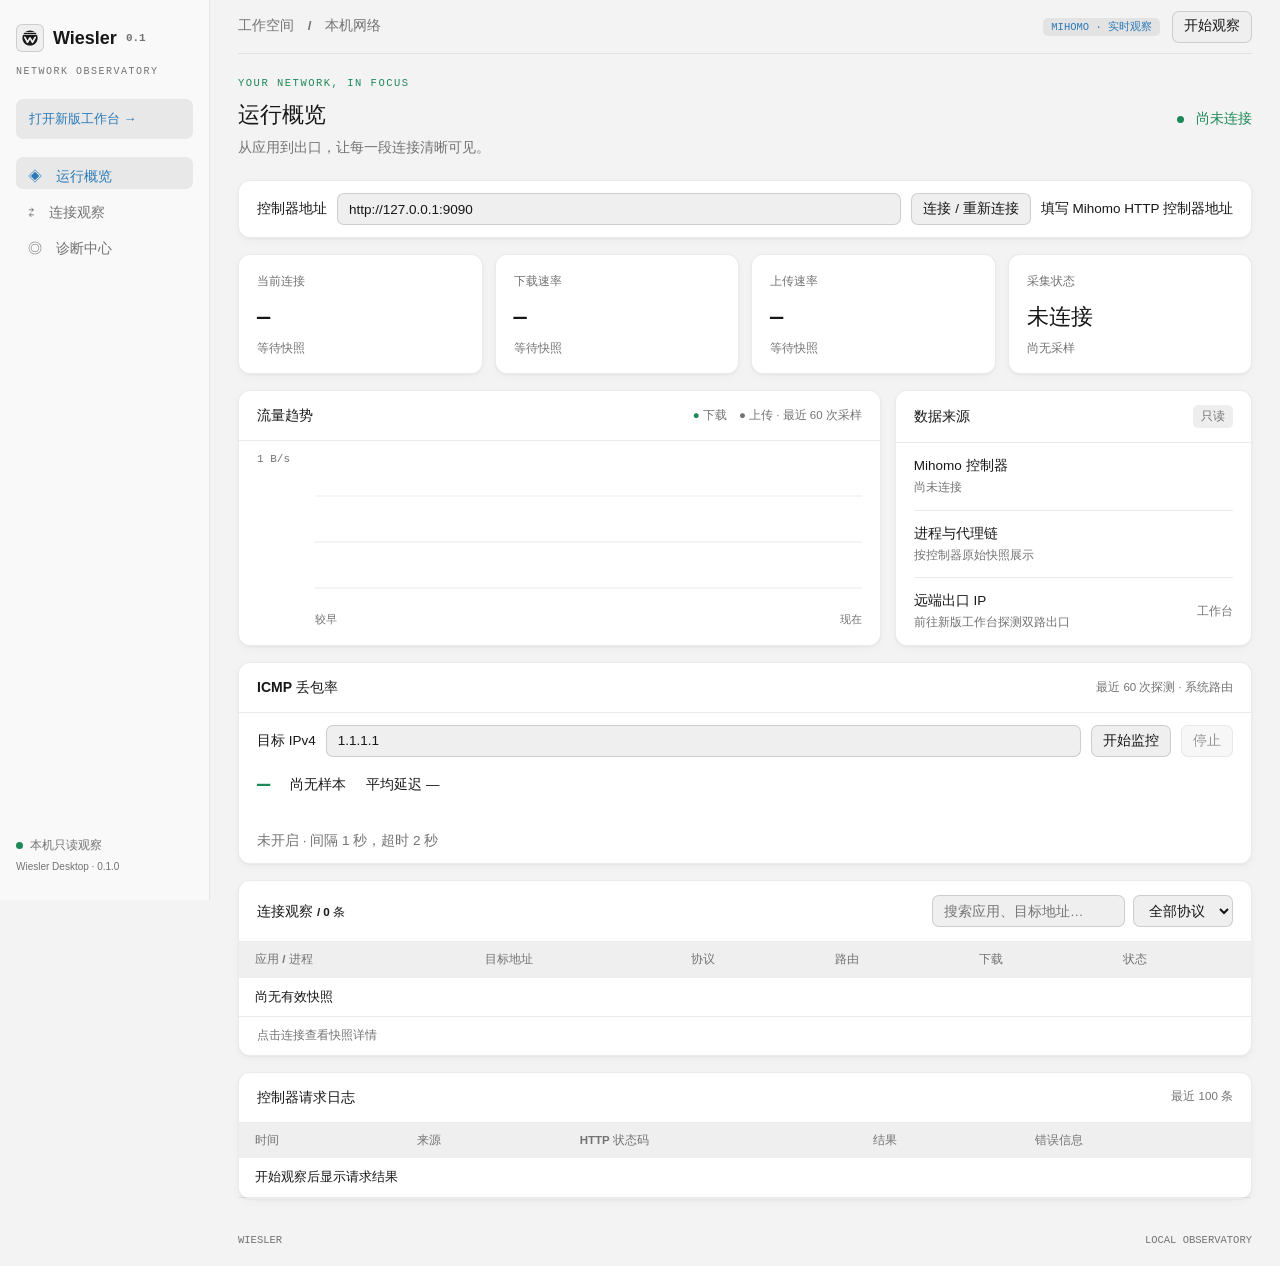
==== commit 9190ebc2: "Add monochrome Horizon Optic W logo across desktop and Android" ====
--- a/desktop/ui/index.html
+++ b/desktop/ui/index.html
@@ -4,13 +4,14 @@
   <meta charset="UTF-8">
   <meta name="viewport" content="width=device-width,initial-scale=1">
   <title>Wiesler Desktop</title>
+  <link rel="icon" type="image/svg+xml" href="logo.svg">
   <link rel="stylesheet" href="style.css">
   <link rel="stylesheet" href="window-chrome.css">
   <link rel="stylesheet" href="theme.css">
 </head>
 <body>
   <aside>
-    <div class="brand"><span class="logo">W</span> Wiesler<span class="version">0.1</span></div>
+    <div class="brand"><span class="logo" aria-hidden="true"><svg viewBox="0 0 256 256" aria-hidden="true"><path fill="currentColor" fill-rule="evenodd" d="M128 20A108 108 0 0 1 195.18 43.43L60.82 43.43A108 108 0 0 1 128 20ZM48.74 54.64L207.26 54.64A108 108 0 0 1 220.94 72.98L35.06 72.98A108 108 0 0 1 48.74 54.64ZM28.84 85.21L227.16 85.21A108 108 0 1 1 28.84 85.21ZM65.45 112.1L92.69 163.64L117.35 119.95A12.23 12.23 0 0 1 138.65 119.95L163.31 163.64L190.55 112.1A12.23 12.23 0 0 1 212.17 123.52L174.47 194.85A12.23 12.23 0 0 1 153.01 195.14L128 150.83L102.99 195.14A12.23 12.23 0 0 1 81.53 194.85L43.83 123.52A12.23 12.23 0 0 1 65.45 112.1Z"/></svg></span> Wiesler<span class="version">0.1</span></div>
     <div class="caption">NETWORK OBSERVATORY</div>
     <a class="studio-entry" href="studio.html">打开新版工作台 →</a>
     <nav>
--- a/desktop/ui/style.css
+++ b/desktop/ui/style.css
@@ -16,9 +16,18 @@
   gap: 9px;
 }
 .logo {
-  padding: 4px 8px;
-  font-size: 13px;
-  font-weight: 700;
+  display: inline-grid;
+  place-items: center;
+  width: 28px;
+  height: 28px;
+  padding: 0;
+  flex-shrink: 0;
+}
+.logo svg {
+  width: 18px;
+  height: 18px;
+  display: block;
+  fill: currentColor;
 }
 .version {
   font-family: var(--font-mono);
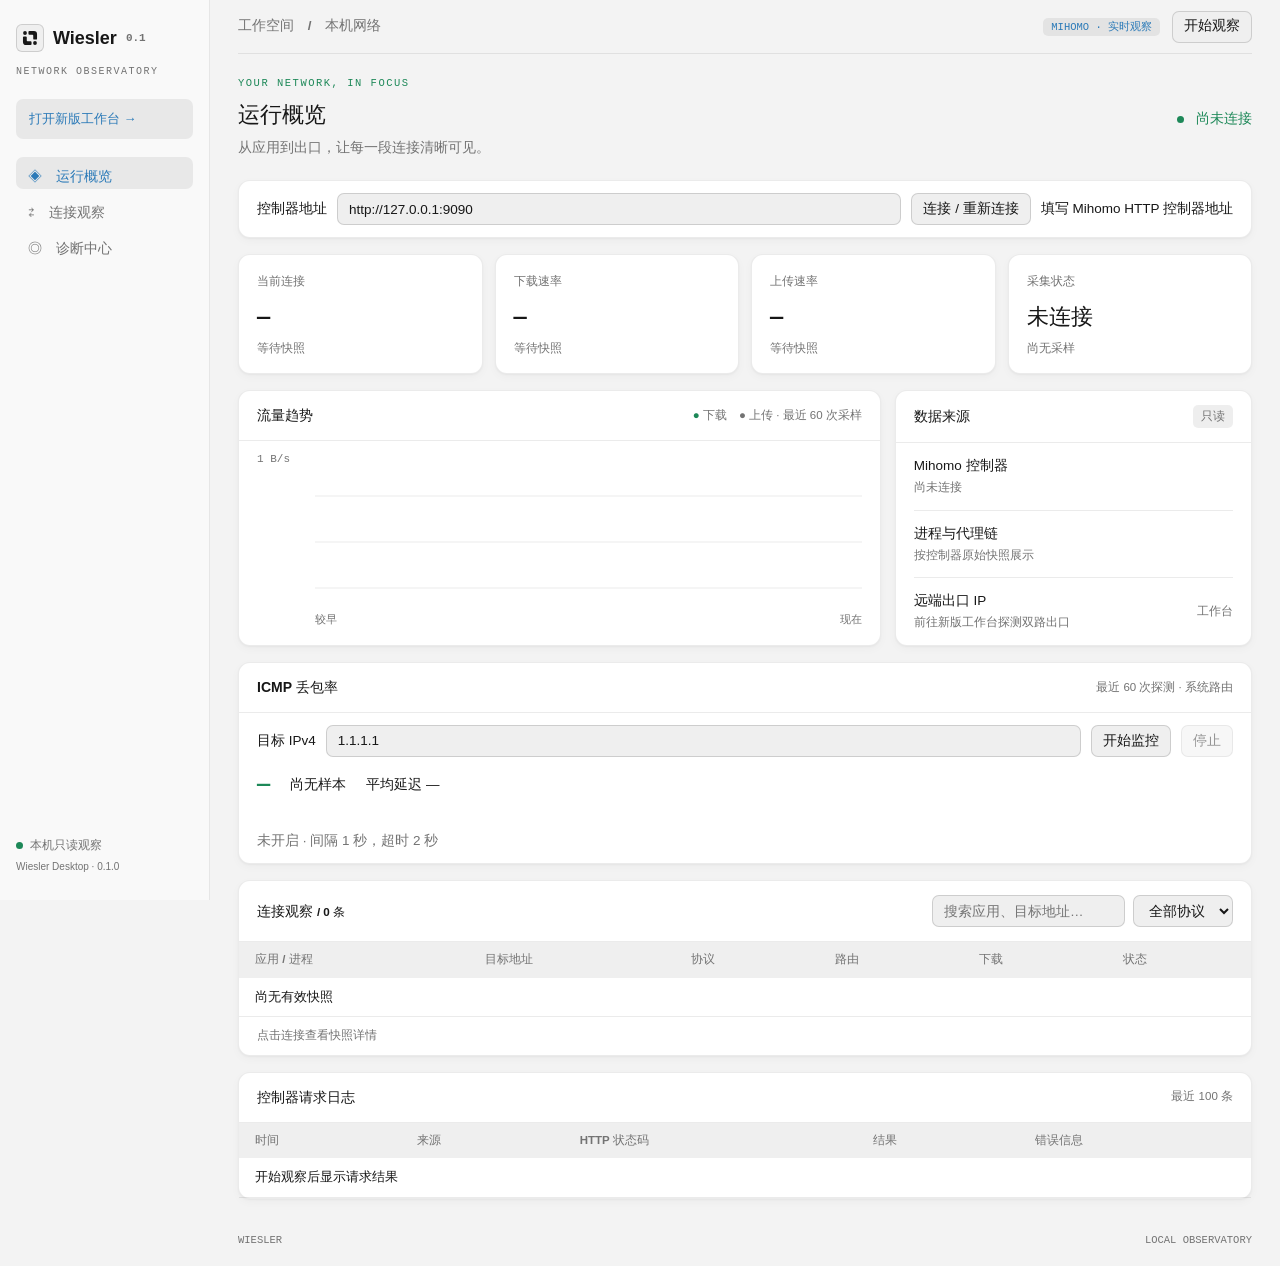
==== commit ad032d20: "Switch monochrome app logo to non-letter Dual-Route Interlock mark" ====
--- a/desktop/ui/index.html
+++ b/desktop/ui/index.html
@@ -11,7 +11,7 @@
 </head>
 <body>
   <aside>
-    <div class="brand"><span class="logo" aria-hidden="true"><svg viewBox="0 0 256 256" aria-hidden="true"><path fill="currentColor" fill-rule="evenodd" d="M128 20A108 108 0 0 1 195.18 43.43L60.82 43.43A108 108 0 0 1 128 20ZM48.74 54.64L207.26 54.64A108 108 0 0 1 220.94 72.98L35.06 72.98A108 108 0 0 1 48.74 54.64ZM28.84 85.21L227.16 85.21A108 108 0 1 1 28.84 85.21ZM65.45 112.1L92.69 163.64L117.35 119.95A12.23 12.23 0 0 1 138.65 119.95L163.31 163.64L190.55 112.1A12.23 12.23 0 0 1 212.17 123.52L174.47 194.85A12.23 12.23 0 0 1 153.01 195.14L128 150.83L102.99 195.14A12.23 12.23 0 0 1 81.53 194.85L43.83 123.52A12.23 12.23 0 0 1 65.45 112.1Z"/></svg></span> Wiesler<span class="version">0.1</span></div>
+    <div class="brand"><span class="logo" aria-hidden="true"><svg viewBox="0 0 256 256" aria-hidden="true"><path fill="currentColor" d="M119 28L184 28A44 44 0 0 1 228 72L228 137A13 13 0 0 1 215 150L187 150A13 13 0 0 1 174 137L174 92A10 10 0 0 0 164 82L119 82A13 13 0 0 1 106 69L106 41A13 13 0 0 1 119 28ZM137 228L72 228A44 44 0 0 1 28 184L28 119A13 13 0 0 1 41 106L69 106A13 13 0 0 1 82 119L82 164A10 10 0 0 0 92 174L137 174A13 13 0 0 1 150 187L150 215A13 13 0 0 1 137 228ZM57 30A27 27 0 1 1 57 84A27 27 0 1 1 57 30ZM199 172A27 27 0 1 1 199 226A27 27 0 1 1 199 172Z"/></svg></span> Wiesler<span class="version">0.1</span></div>
     <div class="caption">NETWORK OBSERVATORY</div>
     <a class="studio-entry" href="studio.html">打开新版工作台 →</a>
     <nav>
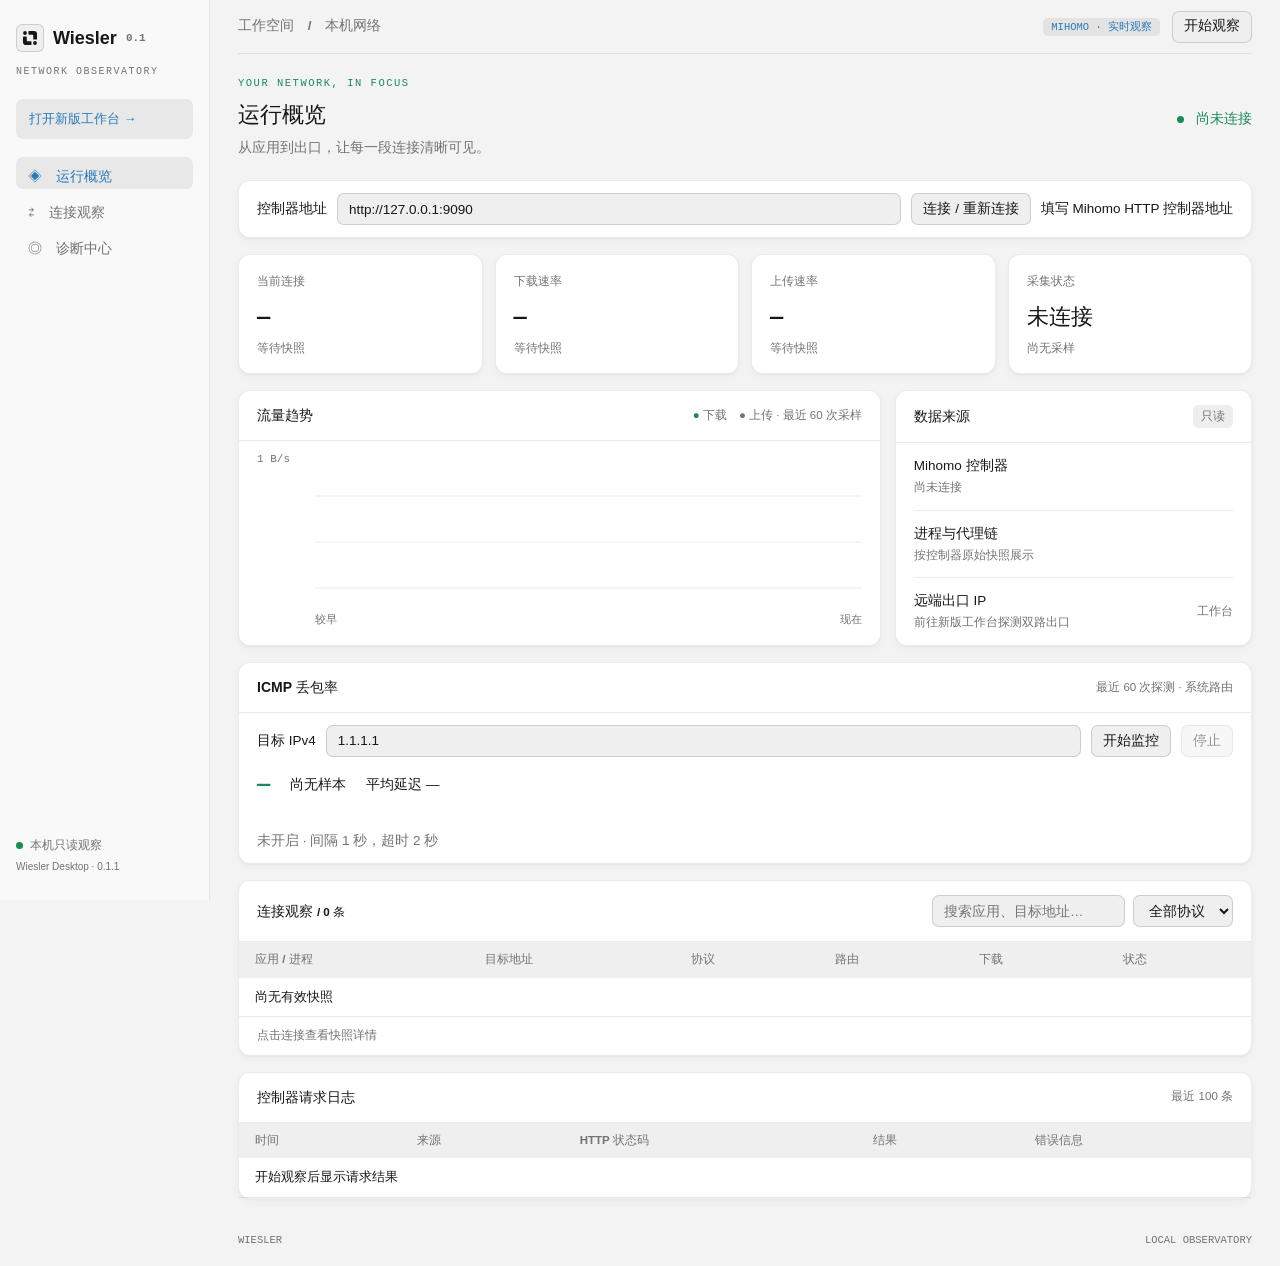
==== commit 62488a0b: "Bump version to 0.1.1 for desktop release" ====
--- a/desktop/ui/index.html
+++ b/desktop/ui/index.html
@@ -19,7 +19,7 @@
       <button data-page="connections">⇄　连接观察</button>
       <button data-page="diagnostics">◎　诊断中心</button>
     </nav>
-    <div class="sidebar-bottom"><span class="dot"></span> 本机只读观察<br><small>Wiesler Desktop · 0.1.0</small></div>
+    <div class="sidebar-bottom"><span class="dot"></span> 本机只读观察<br><small>Wiesler Desktop · 0.1.1</small></div>
   </aside>
   <main>
     <header>
@@ -104,18 +104,23 @@
       </div>
     </section>
     <section id="diagnostics" class="panel" hidden>
-      <div class="panel-head"><h3>历史会话诊断</h3><span>读取 CLI 已保存的证据</span></div>
+      <div class="panel-head"><h3>历史会话诊断</h3><span>自动发现本机 SQLite 证据库</span></div>
+      <div class="settings">
+        <label for="database-choice">证据库</label>
+        <select id="database-choice" aria-label="发现的 SQLite 证据库" disabled><option value="">正在等待扫描…</option></select>
+        <button id="db-discover" type="button">重新扫描</button>
+      </div>
       <form id="database-form" class="settings">
-        <label for="database">SQLite 路径</label>
-        <input id="database" placeholder="C:\path\to\wiesler.sqlite3" required>
+        <label for="database">手动路径</label>
+        <input id="database" placeholder="C:\path\to\data 或 wiesler.sqlite3" required>
         <button type="submit">读取会话</button>
       </form>
       <div class="settings">
         <label for="session">会话</label>
-        <select id="session" disabled><option value="">请先读取数据库</option></select>
+        <select id="session" disabled><option value="">请先选择证据库</option></select>
         <button id="diagnose" disabled>生成诊断</button>
       </div>
-      <p id="db-status" class="settings" role="status">选择已有 SQLite 数据库文件</p>
+      <p id="db-status" class="settings" role="status">打开诊断中心自动扫描证据库</p>
       <pre id="report" class="report"></pre>
     </section>
     <footer>WIESLER <span>LOCAL OBSERVATORY</span></footer>
